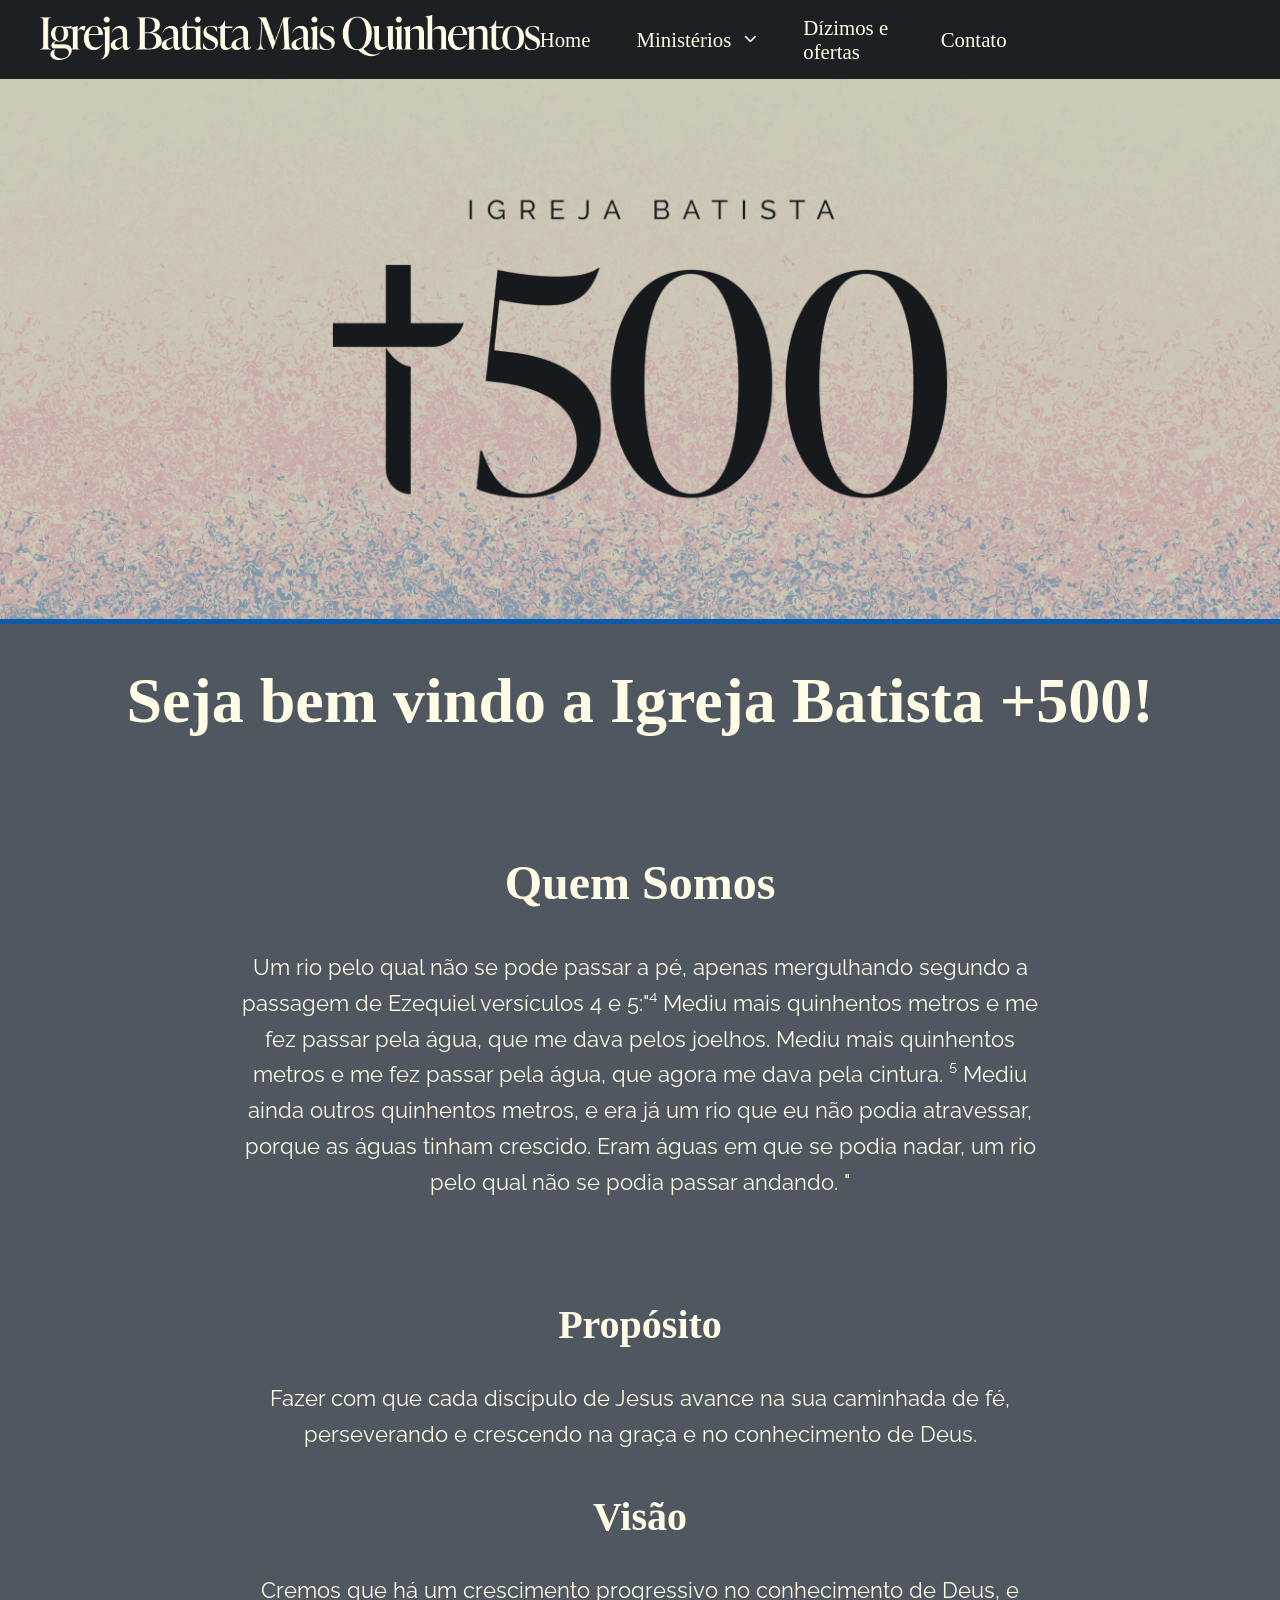
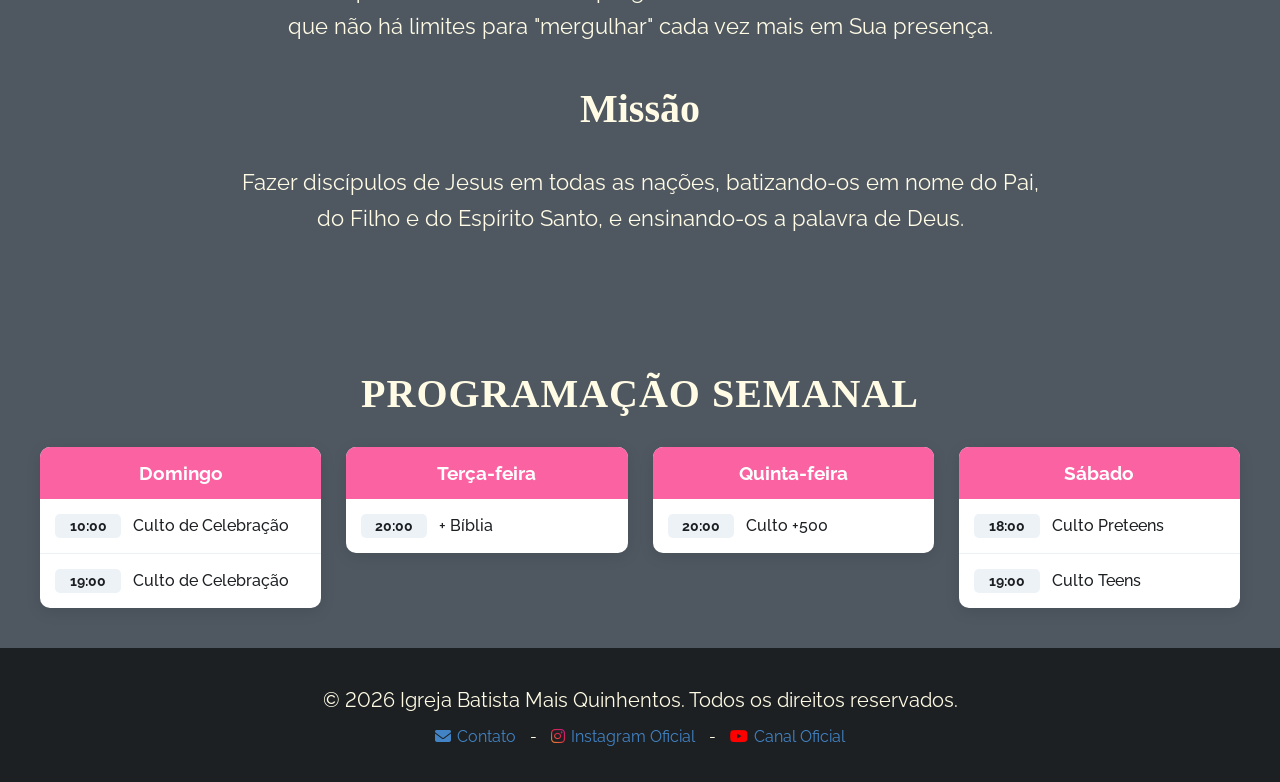
==== index.html @ 8bee6c8d "chore: commit inicial" ====
<!DOCTYPE html>
<html lang="pt-br">
<head>
    <meta charset="UTF-8">
    <meta http-equiv="refresh" content="0; url=HTML/home.html">
    <title>Redirecionando...</title>
</head>
<body>
    <p>Redirecionando para a página principal... Se não acontecer automaticamente, <a href="HTML/home.html">clique aqui</a>.</p>
</body>
</html>
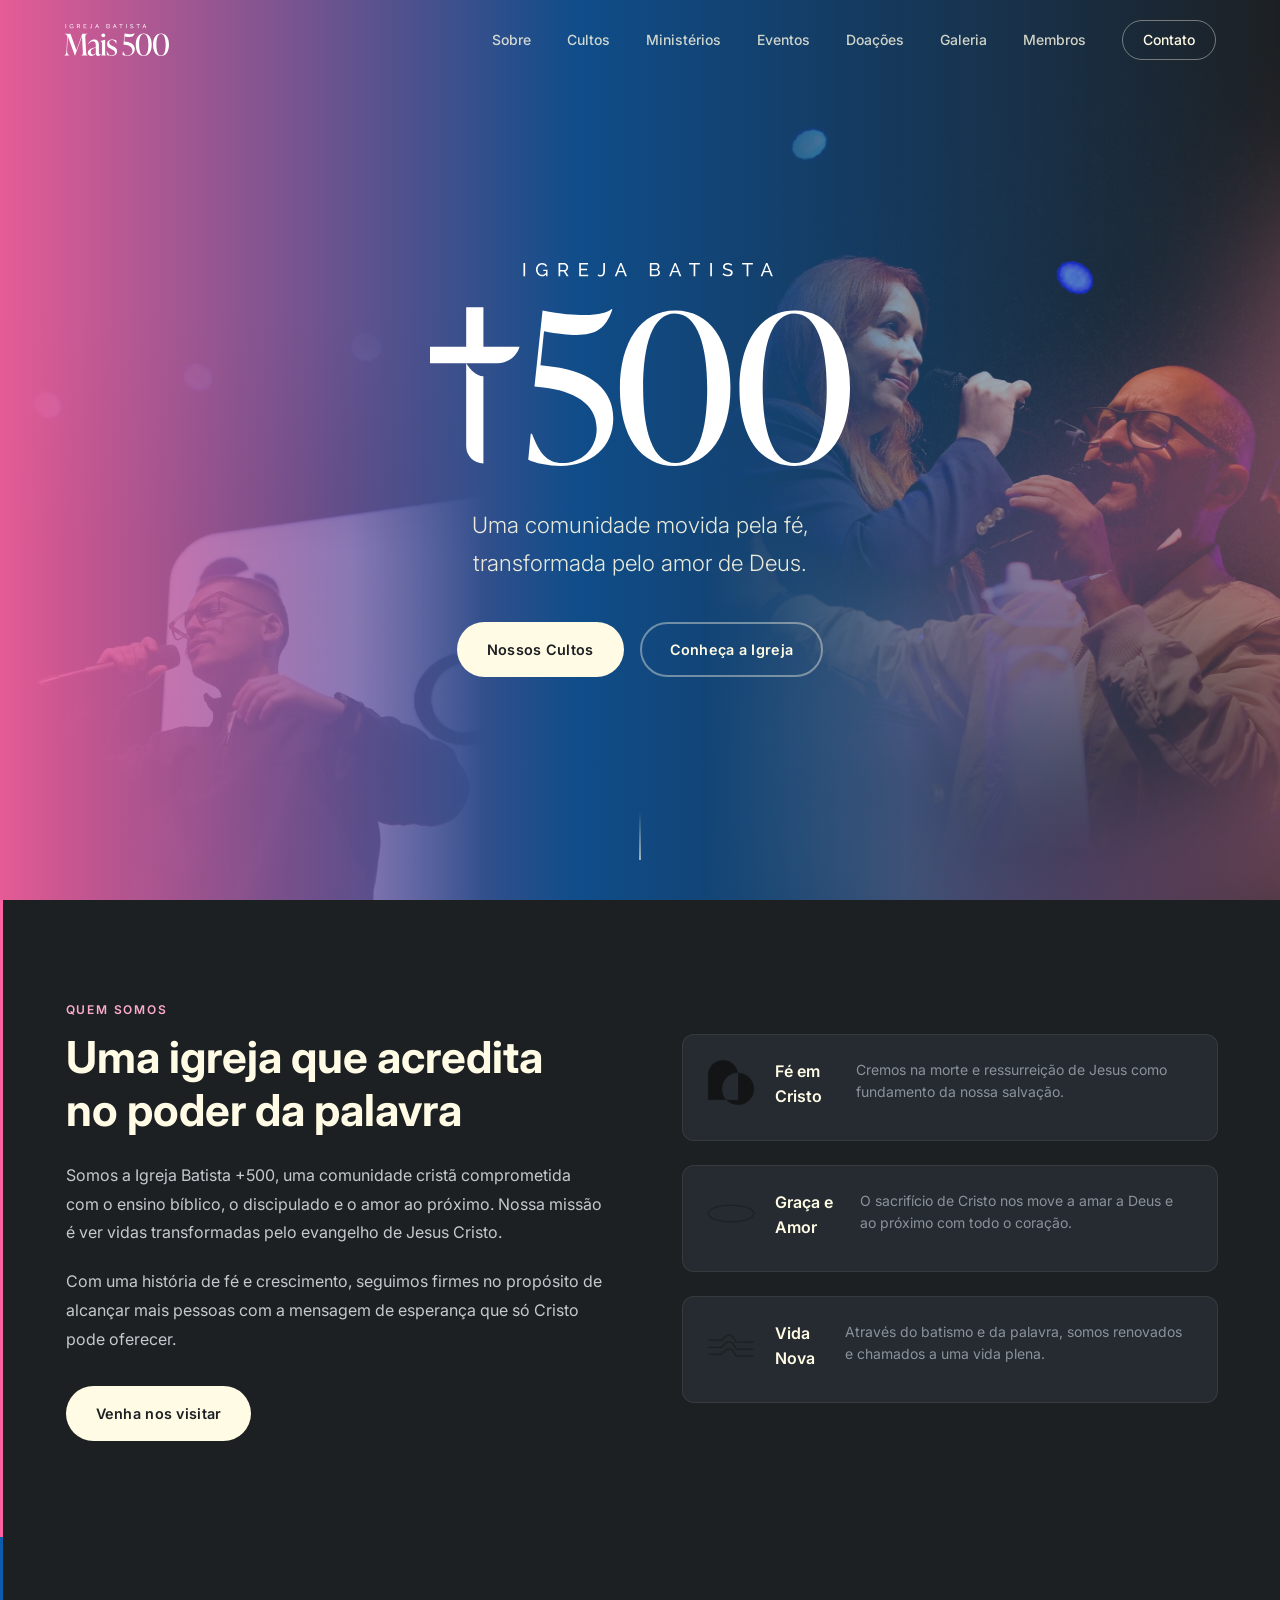
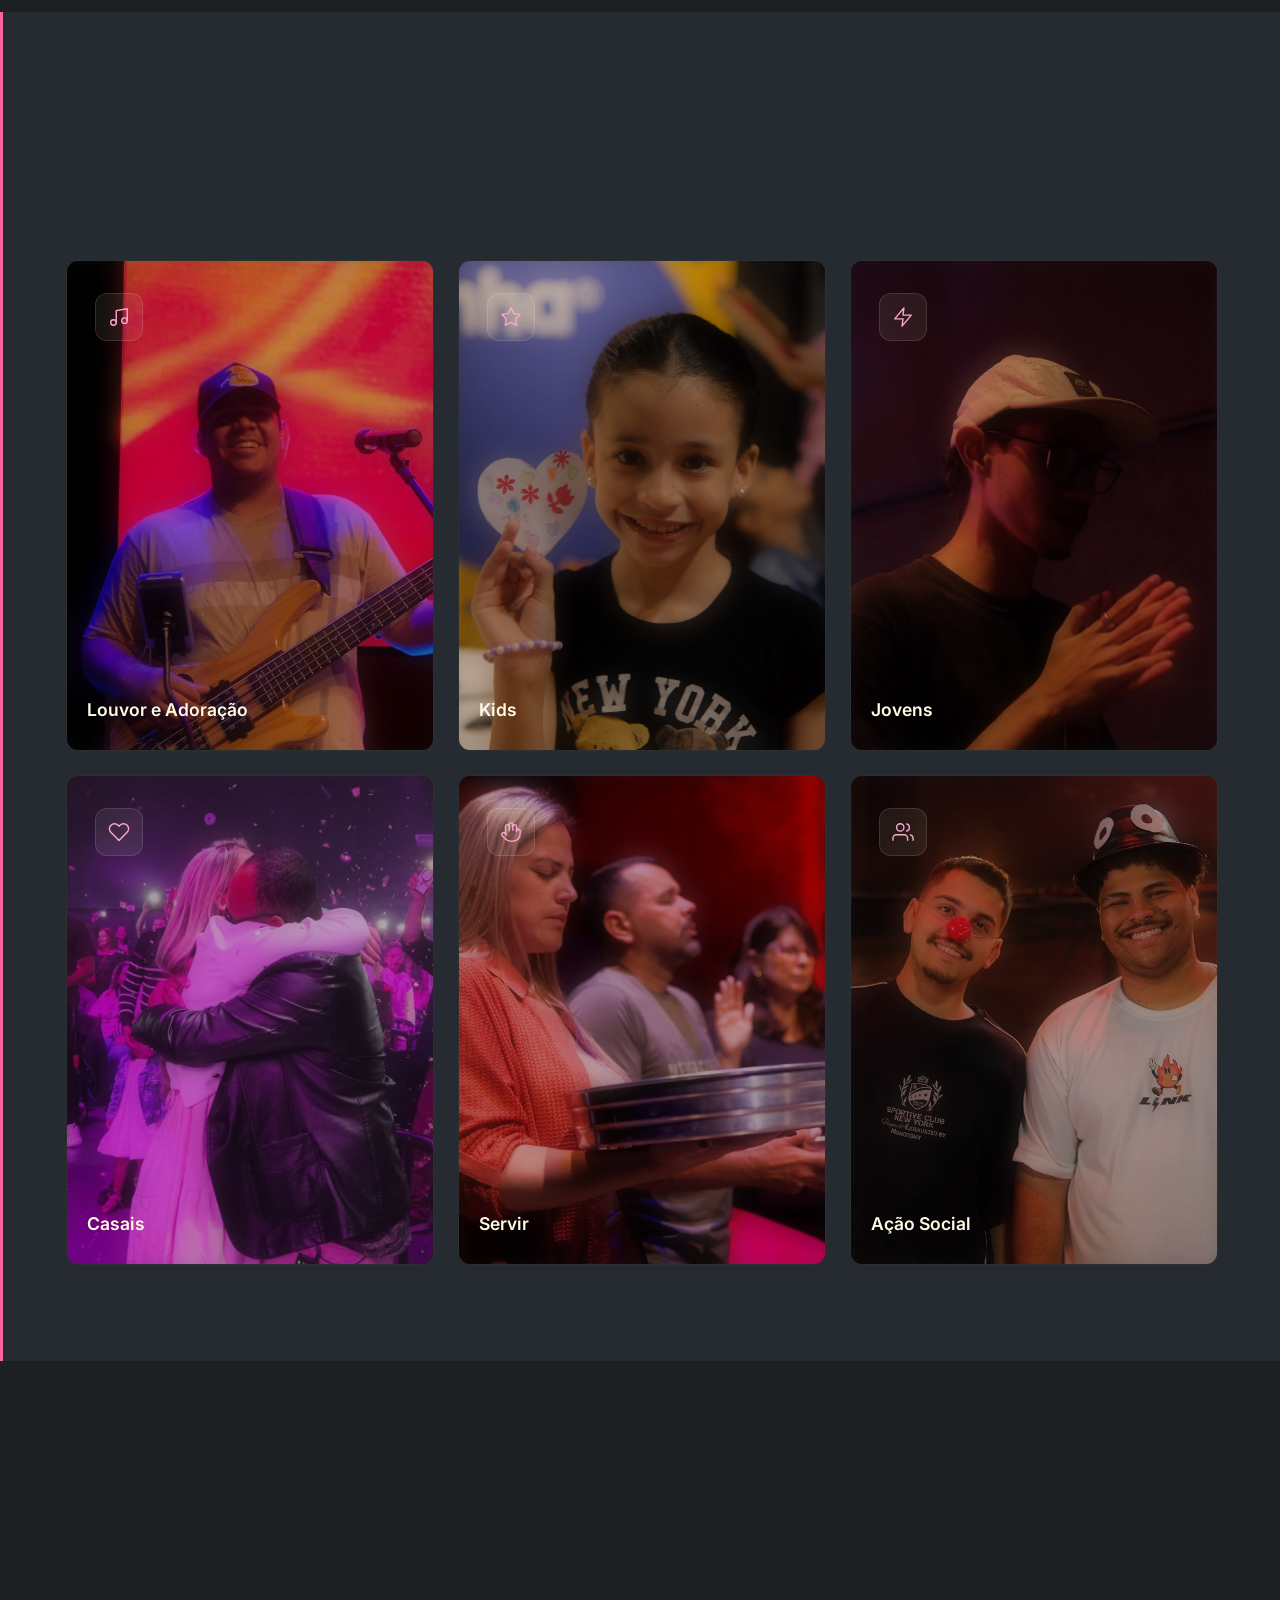
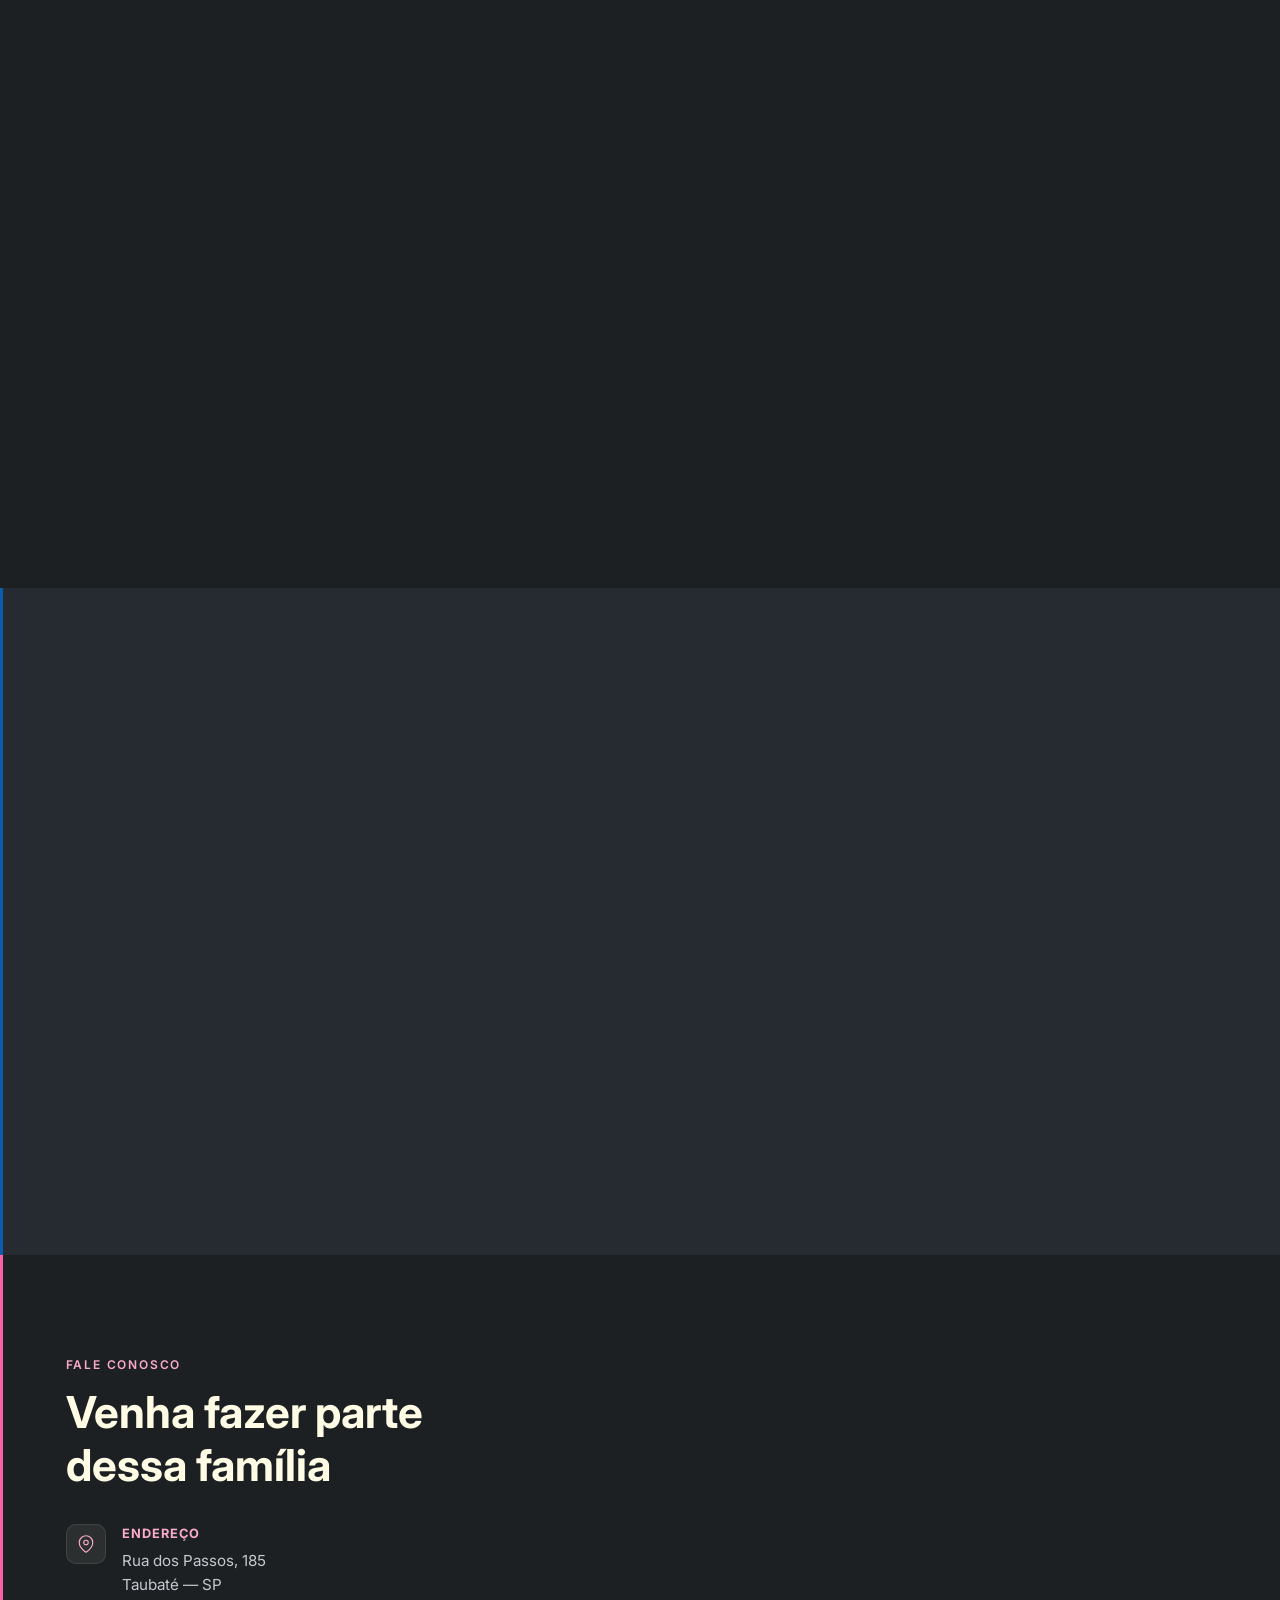
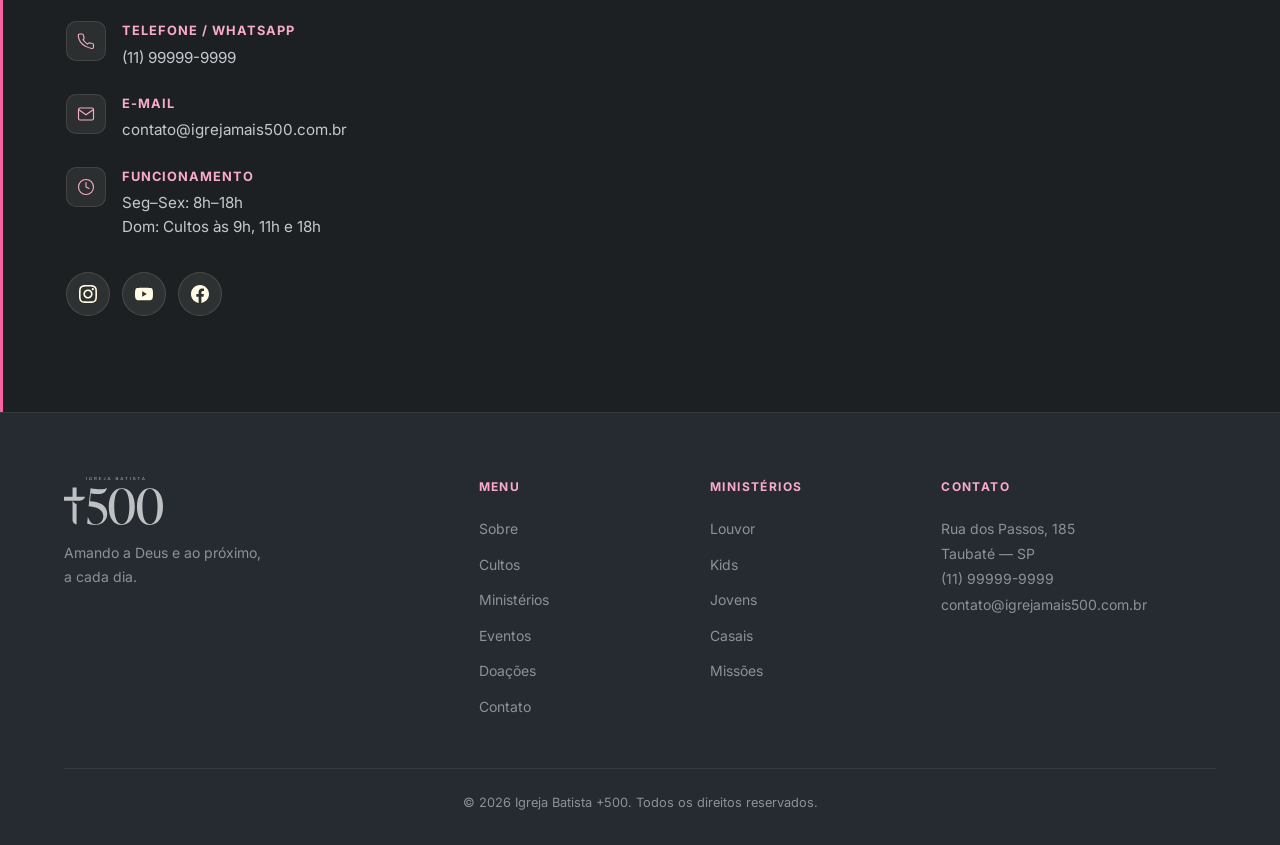
==== commit 95efef40: "Adiciona site institucional Igreja Batista +500 Site completo com index.html, galeria.html, membros." ====
--- a/index.html
+++ b/index.html
@@ -1,11 +1,462 @@
-<!DOCTYPE html>
-<html lang="pt-br">
-<head>
-    <meta charset="UTF-8">
-    <meta http-equiv="refresh" content="0; url=HTML/home.html">
-    <title>Redirecionando...</title>
-</head>
-<body>
-    <p>Redirecionando para a página principal... Se não acontecer automaticamente, <a href="HTML/home.html">clique aqui</a>.</p>
-</body>
-</html>+<!DOCTYPE html>
+<html lang="pt-BR">
+<head>
+  <meta charset="UTF-8" />
+  <meta name="viewport" content="width=device-width, initial-scale=1.0" />
+  <title>Igreja Batista +500</title>
+  <meta name="description" content="Igreja Batista +500 — Uma comunidade de fé, esperança e amor." />
+  <link rel="icon" type="image/svg+xml" href="assets/isotipo-light.svg" />
+  <link rel="stylesheet" href="css/style.css" />
+  <link rel="stylesheet" href="css/depth.css" />
+  <link rel="preconnect" href="https://fonts.googleapis.com" />
+  <link rel="preconnect" href="https://fonts.gstatic.com" crossorigin />
+  <link href="https://fonts.googleapis.com/css2?family=Inter:wght@300;400;500;600;700&display=swap" rel="stylesheet" />
+</head>
+<body>
+
+  <!-- NAVBAR -->
+  <header class="navbar" id="navbar">
+    <div class="navbar__container">
+      <a href="#hero" class="navbar__logo">
+        <img src="assets/logo-horizontal-light.svg" alt="Igreja Batista +500" class="navbar__logo-img" />
+      </a>
+      <button class="navbar__toggle" id="navToggle" aria-label="Abrir menu">
+        <span></span><span></span><span></span>
+      </button>
+      <nav class="navbar__nav" id="navMenu">
+        <a href="#sobre" class="navbar__link">Sobre</a>
+        <a href="#cultos" class="navbar__link">Cultos</a>
+        <a href="#ministerios" class="navbar__link">Ministérios</a>
+        <a href="#eventos" class="navbar__link">Eventos</a>
+        <a href="#doacoes" class="navbar__link">Doações</a>
+        <a href="galeria.html" class="navbar__link">Galeria</a>
+        <a href="membros.html" class="navbar__link">Membros</a>
+        <a href="#contato" class="navbar__link navbar__link--cta">Contato</a>
+      </nav>
+    </div>
+  </header>
+
+  <!-- HERO -->
+  <section class="hero" id="hero">
+    <div class="hero__bg"></div>
+    <div class="hero__content">
+      <img src="assets/logo-light.svg" alt="Igreja Batista +500" class="hero__logo fade-up" style="--i:0" />
+      <p class="hero__tagline fade-up" style="--i:1">Uma comunidade movida pela fé,<br />transformada pelo amor de Deus.</p>
+      <div class="hero__actions fade-up" style="--i:2">
+        <a href="#cultos" class="btn btn--primary">Nossos Cultos</a>
+        <a href="#sobre" class="btn btn--outline">Conheça a Igreja</a>
+      </div>
+    </div>
+    <div class="hero__photo-bg">
+      <img src="assets/hero-pastores.png" alt="" />
+    </div>
+    <div class="hero__photo-card">
+      <img src="assets/hero-culto.jpg" alt="" />
+    </div>
+    <div class="hero__scroll-hint">
+      <span></span>
+    </div>
+  </section>
+
+  <!-- SOBRE -->
+  <section class="section sobre" id="sobre">
+    <div class="container">
+      <div class="sobre__grid">
+        <div class="sobre__text fade-left">
+          <span class="section__label">Quem somos</span>
+          <h2 class="section__title">Uma igreja que acredita<br />no poder da palavra</h2>
+          <p>Somos a Igreja Batista +500, uma comunidade cristã comprometida com o ensino bíblico, o discipulado e o amor ao próximo. Nossa missão é ver vidas transformadas pelo evangelho de Jesus Cristo.</p>
+          <p>Com uma história de fé e crescimento, seguimos firmes no propósito de alcançar mais pessoas com a mensagem de esperança que só Cristo pode oferecer.</p>
+          <a href="#contato" class="btn btn--primary">Venha nos visitar</a>
+        </div>
+        <div class="sobre__icons">
+          <div class="sobre__icon-card zoom-in" style="--i:0">
+            <img src="assets/icons/heisrisen.png" alt="Cristo ressuscitado" />
+            <h3>Fé em Cristo</h3>
+            <p>Cremos na morte e ressurreição de Jesus como fundamento da nossa salvação.</p>
+          </div>
+          <div class="sobre__icon-card zoom-in" style="--i:1">
+            <img src="assets/icons/crownofthorns.png" alt="Coroa de espinhos" />
+            <h3>Graça e Amor</h3>
+            <p>O sacrifício de Cristo nos move a amar a Deus e ao próximo com todo o coração.</p>
+          </div>
+          <div class="sobre__icon-card zoom-in" style="--i:2">
+            <img src="assets/icons/river.png" alt="Rio da vida" />
+            <h3>Vida Nova</h3>
+            <p>Através do batismo e da palavra, somos renovados e chamados a uma vida plena.</p>
+          </div>
+        </div>
+      </div>
+    </div>
+  </section>
+
+  <!-- PASTORES -->
+  <section class="section pastores" id="pastores">
+    <div class="container">
+      <div class="section__header reveal">
+        <span class="section__label">Nossa Liderança</span>
+        <h2 class="section__title">Conheça nossos Pastores</h2>
+        <p class="section__subtitle">Servos de Deus comprometidos com a palavra, com a família e com cada membro desta comunidade.</p>
+      </div>
+      <div class="pastores__grid">
+
+        <div class="pastores__card flip-in" style="--i:0">
+          <div class="pastores__foto">
+            <img src="assets/pastor-edgar.jpg" alt="Pastor Edgar" />
+          </div>
+          <div class="pastores__info">
+            <span class="pastores__cargo">Pastor Titular</span>
+            <h3 class="pastores__nome">Pastor Edgar</h3>
+            <p class="pastores__bio">Líder comprometido com o ensino bíblico e o crescimento espiritual da igreja. Apaixonado por discipulado e por ver vidas transformadas pelo poder do evangelho.</p>
+            <div class="pastores__social">
+              <a href="#" class="social-btn" aria-label="Instagram do Pastor Edgar">
+                <svg viewBox="0 0 24 24" fill="currentColor"><path d="M12 2.163c3.204 0 3.584.012 4.85.07 3.252.148 4.771 1.691 4.919 4.919.058 1.265.069 1.645.069 4.849 0 3.205-.012 3.584-.069 4.849-.149 3.225-1.664 4.771-4.919 4.919-1.266.058-1.644.07-4.85.07-3.204 0-3.584-.012-4.849-.07-3.26-.149-4.771-1.699-4.919-4.92-.058-1.265-.07-1.644-.07-4.849 0-3.204.013-3.583.07-4.849.149-3.227 1.664-4.771 4.919-4.919 1.266-.057 1.645-.069 4.849-.069zm0-2.163c-3.259 0-3.667.014-4.947.072-4.358.2-6.78 2.618-6.98 6.98-.059 1.281-.073 1.689-.073 4.948 0 3.259.014 3.668.072 4.948.2 4.358 2.618 6.78 6.98 6.98 1.281.058 1.689.072 4.948.072 3.259 0 3.668-.014 4.948-.072 4.354-.2 6.782-2.618 6.979-6.98.059-1.28.073-1.689.073-4.948 0-3.259-.014-3.667-.072-4.947-.196-4.354-2.617-6.78-6.979-6.98-1.281-.059-1.69-.073-4.949-.073zm0 5.838c-3.403 0-6.162 2.759-6.162 6.162s2.759 6.163 6.162 6.163 6.162-2.759 6.162-6.163c0-3.403-2.759-6.162-6.162-6.162zm0 10.162c-2.209 0-4-1.79-4-4 0-2.209 1.791-4 4-4s4 1.791 4 4c0 2.21-1.791 4-4 4zm6.406-11.845c-.796 0-1.441.645-1.441 1.44s.645 1.44 1.441 1.44c.795 0 1.439-.645 1.439-1.44s-.644-1.44-1.439-1.44z"/></svg>
+              </a>
+            </div>
+          </div>
+        </div>
+
+        <div class="pastores__card flip-in" style="--i:1">
+          <div class="pastores__foto">
+            <img src="assets/pastora-amanda.jpg" alt="Pastora Amanda" />
+          </div>
+          <div class="pastores__info">
+            <span class="pastores__cargo">Pastora</span>
+            <h3 class="pastores__nome">Pastora Amanda</h3>
+            <p class="pastores__bio">Dedicada ao ministério de mulheres, casais e família. Seu coração é servir com amor e acolher cada pessoa que chega à igreja com a graça e a ternura de Cristo.</p>
+            <div class="pastores__social">
+              <a href="#" class="social-btn" aria-label="Instagram da Pastora Amanda">
+                <svg viewBox="0 0 24 24" fill="currentColor"><path d="M12 2.163c3.204 0 3.584.012 4.85.07 3.252.148 4.771 1.691 4.919 4.919.058 1.265.069 1.645.069 4.849 0 3.205-.012 3.584-.069 4.849-.149 3.225-1.664 4.771-4.919 4.919-1.266.058-1.644.07-4.85.07-3.204 0-3.584-.012-4.849-.07-3.26-.149-4.771-1.699-4.919-4.92-.058-1.265-.07-1.644-.07-4.849 0-3.204.013-3.583.07-4.849.149-3.227 1.664-4.771 4.919-4.919 1.266-.057 1.645-.069 4.849-.069zm0-2.163c-3.259 0-3.667.014-4.947.072-4.358.2-6.78 2.618-6.98 6.98-.059 1.281-.073 1.689-.073 4.948 0 3.259.014 3.668.072 4.948.2 4.358 2.618 6.78 6.98 6.98 1.281.058 1.689.072 4.948.072 3.259 0 3.668-.014 4.948-.072 4.354-.2 6.782-2.618 6.979-6.98.059-1.28.073-1.689.073-4.948 0-3.259-.014-3.667-.072-4.947-.196-4.354-2.617-6.78-6.979-6.98-1.281-.059-1.69-.073-4.949-.073zm0 5.838c-3.403 0-6.162 2.759-6.162 6.162s2.759 6.163 6.162 6.163 6.162-2.759 6.162-6.163c0-3.403-2.759-6.162-6.162-6.162zm0 10.162c-2.209 0-4-1.79-4-4 0-2.209 1.791-4 4-4s4 1.791 4 4c0 2.21-1.791 4-4 4zm6.406-11.845c-.796 0-1.441.645-1.441 1.44s.645 1.44 1.441 1.44c.795 0 1.439-.645 1.439-1.44s-.644-1.44-1.439-1.44z"/></svg>
+              </a>
+            </div>
+          </div>
+        </div>
+
+      </div>
+    </div>
+  </section>
+
+  <!-- CULTOS -->
+  <section class="section cultos" id="cultos">
+    <div class="cultos__bg"></div>
+    <div class="container">
+      <div class="section__header reveal">
+        <span class="section__label section__label--light">Venha nos visitar</span>
+        <h2 class="section__title section__title--light">Nossos Cultos</h2>
+      </div>
+
+
+
+      <div class="cultos__grid">
+        <div class="cultos__card zoom-in" style="--i:0">
+          <div class="cultos__dia">Domingo</div>
+          <div class="cultos__nome">Culto de Celebração</div>
+          <div class="cultos__horario">9h00 · 11h00 · 18h00</div>
+          <p class="cultos__desc">Adoração, pregação da palavra e comunhão. Toda a família é bem-vinda.</p>
+        </div>
+        <div class="cultos__card zoom-in" style="--i:1">
+          <div class="cultos__dia">Quarta-feira</div>
+          <div class="cultos__nome">Culto de Oração</div>
+          <div class="cultos__horario">19h30</div>
+          <p class="cultos__desc">Um momento especial de oração, intercessão e aprofundamento na palavra.</p>
+        </div>
+        <div class="cultos__card zoom-in" style="--i:2">
+          <div class="cultos__dia">Sexta-feira</div>
+          <div class="cultos__nome">Grupos de Célula</div>
+          <div class="cultos__horario">19h30 — 21h00</div>
+          <p class="cultos__desc">Comunhão em pequenos grupos espalhados pela cidade. Encontre um grupo perto de você.</p>
+        </div>
+      </div>
+    </div>
+  </section>
+
+  <!-- MINISTÉRIOS -->
+  <section class="section ministerios" id="ministerios">
+    <div class="container">
+      <div class="section__header reveal">
+        <span class="section__label">Servindo juntos</span>
+        <h2 class="section__title">Ministérios</h2>
+      </div>
+      <!-- GRID DE CARDS -->
+      <div class="ministerios__grid" id="minGrid"></div>
+
+      <!-- MODAL -->
+      <div class="min-modal" id="minModal" role="dialog" aria-modal="true" aria-hidden="true">
+        <div class="min-modal__backdrop" id="minBackdrop"></div>
+        <div class="min-modal__box" id="minBox">
+          <button class="min-modal__close" id="minClose" aria-label="Fechar">
+            <svg viewBox="0 0 24 24" fill="none" stroke="currentColor" stroke-width="2" stroke-linecap="round" stroke-linejoin="round" width="20" height="20"><line x1="18" y1="6" x2="6" y2="18"/><line x1="6" y1="6" x2="18" y2="18"/></svg>
+          </button>
+          <div class="min-modal__content" id="minModalContent"></div>
+        </div>
+      </div>
+    </div>
+  </section>
+
+  <!-- EVENTOS -->
+  <section class="section eventos" id="eventos">
+    <div class="eventos__bg"></div>
+    <div class="container">
+      <div class="section__header fade-up">
+        <span class="section__label section__label--light">Agenda</span>
+        <h2 class="section__title section__title--light">Próximos Eventos</h2>
+      </div>
+      <div class="eventos__list">
+        <div class="eventos__item fade-right" style="--i:0">
+          <div class="eventos__data">
+            <span class="eventos__dia">15</span>
+            <span class="eventos__mes">Jun</span>
+          </div>
+          <div class="eventos__info">
+            <h3>Retiro de Jovens 2026</h3>
+            <p>Um fim de semana de renovação espiritual, comunhão e muito louvor.</p>
+            <span class="eventos__local"><svg viewBox="0 0 24 24" fill="none" stroke="currentColor" stroke-width="1.5" stroke-linecap="round" stroke-linejoin="round" width="13" height="13"><path d="M21 10c0 7-9 13-9 13s-9-6-9-13a9 9 0 0 1 18 0z"/><circle cx="12" cy="10" r="3"/></svg> Chácara da Família · 15–17 de Junho</span>
+          </div>
+        </div>
+        <div class="eventos__item fade-right" style="--i:1">
+          <div class="eventos__data">
+            <span class="eventos__dia">22</span>
+            <span class="eventos__mes">Jun</span>
+          </div>
+          <div class="eventos__info">
+            <h3>Conferência de Mulheres</h3>
+            <p>Tarde de encorajamento, palavra e adoração para todas as mulheres da igreja.</p>
+            <span class="eventos__local"><svg viewBox="0 0 24 24" fill="none" stroke="currentColor" stroke-width="1.5" stroke-linecap="round" stroke-linejoin="round" width="13" height="13"><path d="M21 10c0 7-9 13-9 13s-9-6-9-13a9 9 0 0 1 18 0z"/><circle cx="12" cy="10" r="3"/></svg> Templo Central · 14h00</span>
+          </div>
+        </div>
+        <div class="eventos__item fade-right" style="--i:2">
+          <div class="eventos__data">
+            <span class="eventos__dia">06</span>
+            <span class="eventos__mes">Jul</span>
+          </div>
+          <div class="eventos__info">
+            <h3>Batismos</h3>
+            <p>Celebre conosco esse passo de fé de novos membros da nossa família.</p>
+            <span class="eventos__local"><svg viewBox="0 0 24 24" fill="none" stroke="currentColor" stroke-width="1.5" stroke-linecap="round" stroke-linejoin="round" width="13" height="13"><path d="M21 10c0 7-9 13-9 13s-9-6-9-13a9 9 0 0 1 18 0z"/><circle cx="12" cy="10" r="3"/></svg> Templo Central · Culto da manhã</span>
+          </div>
+        </div>
+      </div>
+    </div>
+  </section>
+
+  <!-- DOAÇÕES -->
+  <section class="section doacoes" id="doacoes">
+    <div class="container">
+      <div class="doacoes__grid">
+        <div class="doacoes__text fade-left">
+          <span class="section__label">Contribua</span>
+          <h2 class="section__title">Sua oferta<br />transforma vidas</h2>
+          <p>Cada dízimo e oferta é um ato de fé que move o Reino de Deus. Sua contribuição sustenta ministérios, missões e o cuidado às famílias da nossa comunidade.</p>
+          <blockquote class="doacoes__verse">
+            <p>"Cada um contribua conforme determinou em seu coração, não com relutância ou por obrigação, pois Deus ama quem dá com alegria."</p>
+            <cite>2 Coríntios 9:7</cite>
+          </blockquote>
+          <div class="doacoes__pix">
+            <span class="doacoes__pix-label">Chave Pix</span>
+            <div class="doacoes__pix-row">
+              <code id="pix-key">contato@igrejamais500.com.br</code>
+              <button class="btn btn--primary doacoes__copy-btn" onclick="copyPix()">
+                <svg viewBox="0 0 24 24" fill="none" stroke="currentColor" stroke-width="1.5" stroke-linecap="round" stroke-linejoin="round" width="16" height="16"><rect x="9" y="9" width="13" height="13" rx="2" ry="2"/><path d="M5 15H4a2 2 0 0 1-2-2V4a2 2 0 0 1 2-2h9a2 2 0 0 1 2 2v1"/></svg>
+                <span id="copy-label">Copiar chave</span>
+              </button>
+            </div>
+          </div>
+        </div>
+        <div class="doacoes__qr fade-right">
+          <div class="doacoes__qr-box">
+            <svg viewBox="0 0 100 100" fill="none" xmlns="http://www.w3.org/2000/svg" class="doacoes__qr-icon">
+              <rect x="10" y="10" width="30" height="30" rx="3" stroke="currentColor" stroke-width="4"/>
+              <rect x="17" y="17" width="16" height="16" fill="currentColor"/>
+              <rect x="60" y="10" width="30" height="30" rx="3" stroke="currentColor" stroke-width="4"/>
+              <rect x="67" y="17" width="16" height="16" fill="currentColor"/>
+              <rect x="10" y="60" width="30" height="30" rx="3" stroke="currentColor" stroke-width="4"/>
+              <rect x="17" y="67" width="16" height="16" fill="currentColor"/>
+              <rect x="60" y="60" width="8" height="8" fill="currentColor"/>
+              <rect x="74" y="60" width="8" height="8" fill="currentColor"/>
+              <rect x="60" y="74" width="8" height="8" fill="currentColor"/>
+              <rect x="74" y="74" width="8" height="8" fill="currentColor"/>
+              <rect x="45" y="10" width="8" height="8" fill="currentColor"/>
+              <rect x="45" y="24" width="8" height="8" fill="currentColor"/>
+              <rect x="10" y="45" width="8" height="8" fill="currentColor"/>
+              <rect x="24" y="45" width="8" height="8" fill="currentColor"/>
+              <rect x="45" y="45" width="8" height="8" fill="currentColor"/>
+            </svg>
+            <p class="doacoes__qr-hint">Substitua por seu QR Code Pix real</p>
+          </div>
+        </div>
+      </div>
+    </div>
+  </section>
+
+  <!-- CONTATO -->
+  <section class="section contato" id="contato">
+    <div class="container">
+      <div class="contato__grid">
+        <div class="contato__info fade-left">
+          <span class="section__label">Fale conosco</span>
+          <h2 class="section__title">Venha fazer parte<br />dessa família</h2>
+          <ul class="contato__list">
+            <li>
+              <span class="contato__icon">
+                <svg viewBox="0 0 24 24" fill="none" stroke="currentColor" stroke-width="1.5" stroke-linecap="round" stroke-linejoin="round"><path d="M21 10c0 7-9 13-9 13s-9-6-9-13a9 9 0 0 1 18 0z"/><circle cx="12" cy="10" r="3"/></svg>
+              </span>
+              <div>
+                <strong>Endereço</strong>
+                <p>Rua dos Passos, 185<br />Taubaté — SP</p>
+              </div>
+            </li>
+            <li>
+              <span class="contato__icon">
+                <svg viewBox="0 0 24 24" fill="none" stroke="currentColor" stroke-width="1.5" stroke-linecap="round" stroke-linejoin="round"><path d="M22 16.92v3a2 2 0 0 1-2.18 2 19.79 19.79 0 0 1-8.63-3.07A19.5 19.5 0 0 1 4.69 13.5a19.79 19.79 0 0 1-3.07-8.67A2 2 0 0 1 3.6 2.69h3a2 2 0 0 1 2 1.72c.127.96.361 1.903.7 2.81a2 2 0 0 1-.45 2.11L7.91 10.1a16 16 0 0 0 6 6l1.27-.95a2 2 0 0 1 2.11-.45c.907.339 1.85.573 2.81.7A2 2 0 0 1 22 17.38v-.46z"/></svg>
+              </span>
+              <div>
+                <strong>Telefone / WhatsApp</strong>
+                <p>(11) 99999-9999</p>
+              </div>
+            </li>
+            <li>
+              <span class="contato__icon">
+                <svg viewBox="0 0 24 24" fill="none" stroke="currentColor" stroke-width="1.5" stroke-linecap="round" stroke-linejoin="round"><path d="M4 4h16c1.1 0 2 .9 2 2v12c0 1.1-.9 2-2 2H4c-1.1 0-2-.9-2-2V6c0-1.1.9-2 2-2z"/><polyline points="22,6 12,13 2,6"/></svg>
+              </span>
+              <div>
+                <strong>E-mail</strong>
+                <p>contato@igrejamais500.com.br</p>
+              </div>
+            </li>
+            <li>
+              <span class="contato__icon">
+                <svg viewBox="0 0 24 24" fill="none" stroke="currentColor" stroke-width="1.5" stroke-linecap="round" stroke-linejoin="round"><circle cx="12" cy="12" r="10"/><polyline points="12 6 12 12 16 14"/></svg>
+              </span>
+              <div>
+                <strong>Funcionamento</strong>
+                <p>Seg–Sex: 8h–18h<br />Dom: Cultos às 9h, 11h e 18h</p>
+              </div>
+            </li>
+          </ul>
+          <div class="contato__social">
+            <a href="#" class="social-btn" aria-label="Instagram">
+              <svg viewBox="0 0 24 24" fill="currentColor"><path d="M12 2.163c3.204 0 3.584.012 4.85.07 3.252.148 4.771 1.691 4.919 4.919.058 1.265.069 1.645.069 4.849 0 3.205-.012 3.584-.069 4.849-.149 3.225-1.664 4.771-4.919 4.919-1.266.058-1.644.07-4.85.07-3.204 0-3.584-.012-4.849-.07-3.26-.149-4.771-1.699-4.919-4.92-.058-1.265-.07-1.644-.07-4.849 0-3.204.013-3.583.07-4.849.149-3.227 1.664-4.771 4.919-4.919 1.266-.057 1.645-.069 4.849-.069zm0-2.163c-3.259 0-3.667.014-4.947.072-4.358.2-6.78 2.618-6.98 6.98-.059 1.281-.073 1.689-.073 4.948 0 3.259.014 3.668.072 4.948.2 4.358 2.618 6.78 6.98 6.98 1.281.058 1.689.072 4.948.072 3.259 0 3.668-.014 4.948-.072 4.354-.2 6.782-2.618 6.979-6.98.059-1.28.073-1.689.073-4.948 0-3.259-.014-3.667-.072-4.947-.196-4.354-2.617-6.78-6.979-6.98-1.281-.059-1.69-.073-4.949-.073zm0 5.838c-3.403 0-6.162 2.759-6.162 6.162s2.759 6.163 6.162 6.163 6.162-2.759 6.162-6.163c0-3.403-2.759-6.162-6.162-6.162zm0 10.162c-2.209 0-4-1.79-4-4 0-2.209 1.791-4 4-4s4 1.791 4 4c0 2.21-1.791 4-4 4zm6.406-11.845c-.796 0-1.441.645-1.441 1.44s.645 1.44 1.441 1.44c.795 0 1.439-.645 1.439-1.44s-.644-1.44-1.439-1.44z"/></svg>
+            </a>
+            <a href="#" class="social-btn" aria-label="YouTube">
+              <svg viewBox="0 0 24 24" fill="currentColor"><path d="M23.498 6.186a3.016 3.016 0 0 0-2.122-2.136C19.505 3.545 12 3.545 12 3.545s-7.505 0-9.377.505A3.017 3.017 0 0 0 .502 6.186C0 8.07 0 12 0 12s0 3.93.502 5.814a3.016 3.016 0 0 0 2.122 2.136c1.871.505 9.376.505 9.376.505s7.505 0 9.377-.505a3.015 3.015 0 0 0 2.122-2.136C24 15.93 24 12 24 12s0-3.93-.502-5.814zM9.545 15.568V8.432L15.818 12l-6.273 3.568z"/></svg>
+            </a>
+            <a href="#" class="social-btn" aria-label="Facebook">
+              <svg viewBox="0 0 24 24" fill="currentColor"><path d="M24 12.073c0-6.627-5.373-12-12-12s-12 5.373-12 12c0 5.99 4.388 10.954 10.125 11.854v-8.385H7.078v-3.47h3.047V9.43c0-3.007 1.792-4.669 4.533-4.669 1.312 0 2.686.235 2.686.235v2.953H15.83c-1.491 0-1.956.925-1.956 1.874v2.25h3.328l-.532 3.47h-2.796v8.385C19.612 23.027 24 18.062 24 12.073z"/></svg>
+            </a>
+          </div>
+        </div>
+        <div class="contato__mapa fade-right">
+          <iframe
+            class="contato__mapa-iframe"
+            src="https://www.google.com/maps?q=Rua+dos+Passos,+185,+Taubaté,+SP,+Brasil&output=embed"
+            width="100%"
+            height="400"
+            style="border:0;"
+            allowfullscreen=""
+            loading="lazy"
+            referrerpolicy="no-referrer-when-downgrade"
+            title="Localização Igreja Batista +500">
+          </iframe>
+        </div>
+      </div>
+    </div>
+  </section>
+
+  <!-- FOOTER -->
+  <footer class="footer">
+    <div class="container">
+      <div class="footer__grid">
+        <div class="footer__brand">
+          <img src="assets/logo-light.svg" alt="Igreja Batista +500" class="footer__logo" />
+          <p>Amando a Deus e ao próximo,<br />a cada dia.</p>
+        </div>
+        <div class="footer__links">
+          <h4>Menu</h4>
+          <ul>
+            <li><a href="#sobre">Sobre</a></li>
+            <li><a href="#cultos">Cultos</a></li>
+            <li><a href="#ministerios">Ministérios</a></li>
+            <li><a href="#eventos">Eventos</a></li>
+            <li><a href="#doacoes">Doações</a></li>
+            <li><a href="#contato">Contato</a></li>
+          </ul>
+        </div>
+        <div class="footer__links">
+          <h4>Ministérios</h4>
+          <ul>
+            <li><a href="#ministerios">Louvor</a></li>
+            <li><a href="#ministerios">Kids</a></li>
+            <li><a href="#ministerios">Jovens</a></li>
+            <li><a href="#ministerios">Casais</a></li>
+            <li><a href="#ministerios">Missões</a></li>
+          </ul>
+        </div>
+        <div class="footer__contact">
+          <h4>Contato</h4>
+          <p>Rua dos Passos, 185<br />Taubaté — SP</p>
+          <p>(11) 99999-9999</p>
+          <p>contato@igrejamais500.com.br</p>
+        </div>
+      </div>
+      <div class="footer__bottom">
+        <p>© 2026 Igreja Batista +500. Todos os direitos reservados.</p>
+      </div>
+    </div>
+  </footer>
+
+  <!-- CORDA DE EZEQUIEL — medidor de profundidade por scroll -->
+  <div class="depth-meter" id="depthMeter" aria-hidden="true">
+    <div class="depth-meter__track">
+      <div class="depth-meter__fill" id="depthFill"></div>
+
+      <div class="depth-meter__mark" data-threshold="0.20" data-section="Sobre nós">
+        <div class="depth-meter__knot"></div>
+        <div class="depth-meter__tick"></div>
+        <div class="depth-meter__label">
+          <span class="depth-meter__verse">Ez 47:3</span>
+          <span class="depth-meter__depth">tornozelos</span>
+        </div>
+      </div>
+      <div class="depth-meter__mark" data-threshold="0.42" data-section="Cultos">
+        <div class="depth-meter__knot"></div>
+        <div class="depth-meter__tick"></div>
+        <div class="depth-meter__label">
+          <span class="depth-meter__verse">Ez 47:4</span>
+          <span class="depth-meter__depth">joelhos</span>
+        </div>
+      </div>
+      <div class="depth-meter__mark" data-threshold="0.63" data-section="Ministérios">
+        <div class="depth-meter__knot"></div>
+        <div class="depth-meter__tick"></div>
+        <div class="depth-meter__label">
+          <span class="depth-meter__verse">Ez 47:4</span>
+          <span class="depth-meter__depth">cintura</span>
+        </div>
+      </div>
+      <div class="depth-meter__mark" data-threshold="0.83" data-section="Doações">
+        <div class="depth-meter__knot"></div>
+        <div class="depth-meter__tick"></div>
+        <div class="depth-meter__label">
+          <span class="depth-meter__verse">Ez 47:5</span>
+          <span class="depth-meter__depth">As águas eram profundas</span>
+        </div>
+      </div>
+      <div class="depth-meter__mark" data-threshold="0.96" data-section="Fim">
+        <div class="depth-meter__knot"></div>
+        <div class="depth-meter__tick"></div>
+        <div class="depth-meter__label">
+          <span class="depth-meter__verse">Ez 47:5</span>
+          <span class="depth-meter__depth">que era necessário nadar para atravessar</span>
+        </div>
+      </div>
+    </div>
+
+    <div class="depth-meter__cursor" id="depthCursor">
+      <div class="depth-meter__ripple" id="depthRipple"></div>
+    </div>
+  </div>
+
+  <script src="js/main.js"></script>
+  <script src="js/depth.js"></script>
+</body>
+</html>
--- a/css/style.css
+++ b/css/style.css
@@ -0,0 +1,1656 @@
+/* ========================
+   VARIÁVEIS & RESET
+   ======================== */
+:root {
+  /* Paleta oficial Igreja Batista +500 */
+  --dark:        #1D2023;   /* Cinza Escuro */
+  --dark-soft:   #252B30;
+  --dark-muted:  #2E363D;
+  --slate:       #4F5861;   /* Ardósia */
+  --cream:       #FFFBE5;   /* Off White */
+  --cream-soft:  #FFF8D6;
+  --blue-deep:   #0B5CAC;   /* Azul Profundo */
+  --blue-sky:    #4183C5;   /* Azul Céu */
+  --pink:        #FB62A2;   /* Rosa Profundo */
+  --pink-light:  #FAAACB;   /* Rosa Pôr do Sol */
+  --white:       #FFFFFF;
+  --gray:        #8B929A;
+  --gray-light:  #C4C9CF;
+
+  --font: 'Inter', system-ui, -apple-system, sans-serif;
+  --radius: 12px;
+  --radius-lg: 24px;
+  --transition: 0.3s ease;
+  --shadow: 0 4px 24px rgba(0,0,0,0.15);
+  --shadow-lg: 0 12px 48px rgba(0,0,0,0.25);
+}
+
+*, *::before, *::after { box-sizing: border-box; margin: 0; padding: 0; }
+
+html { scroll-behavior: smooth; }
+
+body {
+  font-family: var(--font);
+  background: var(--dark);
+  color: var(--cream);
+  line-height: 1.6;
+  overflow-x: hidden;
+}
+
+img { max-width: 100%; height: auto; display: block; }
+a { text-decoration: none; color: inherit; }
+ul { list-style: none; }
+
+/* ========================
+   UTILITÁRIOS
+   ======================== */
+.container {
+  max-width: 1200px;
+  margin: 0 auto;
+  padding: 0 24px;
+}
+
+.section {
+  padding: 96px 0;
+  position: relative;
+}
+
+.section__label {
+  display: inline-block;
+  font-size: 0.75rem;
+  font-weight: 600;
+  letter-spacing: 0.15em;
+  text-transform: uppercase;
+  color: var(--pink-light);
+  margin-bottom: 12px;
+}
+
+.section__label--light {
+  color: var(--cream-soft);
+  opacity: 0.7;
+}
+
+.section__title {
+  font-size: clamp(1.75rem, 4vw, 2.75rem);
+  font-weight: 700;
+  line-height: 1.2;
+  color: var(--cream);
+  margin-bottom: 24px;
+}
+
+.section__title--light {
+  color: var(--cream);
+}
+
+.section__header {
+  text-align: center;
+  margin-bottom: 64px;
+}
+
+/* ========================
+   BOTÕES
+   ======================== */
+.btn {
+  display: inline-flex;
+  align-items: center;
+  gap: 8px;
+  padding: 14px 28px;
+  border-radius: 50px;
+  font-size: 0.9rem;
+  font-weight: 600;
+  letter-spacing: 0.02em;
+  cursor: pointer;
+  transition: var(--transition);
+  border: 2px solid transparent;
+}
+
+.btn--primary {
+  background: var(--cream);
+  color: var(--dark);
+}
+
+.btn--primary:hover {
+  background: var(--cream-soft);
+  transform: translateY(-2px);
+  box-shadow: var(--shadow);
+}
+
+.btn--outline {
+  background: transparent;
+  color: var(--cream);
+  border-color: rgba(255,251,229,0.4);
+}
+
+.btn--outline:hover {
+  background: rgba(255,251,229,0.1);
+  border-color: var(--cream);
+  transform: translateY(-2px);
+}
+
+.btn--dark {
+  background: var(--dark);
+  color: var(--cream);
+}
+
+.btn--dark:hover {
+  background: var(--dark-muted);
+  transform: translateY(-2px);
+}
+
+/* ========================
+   ANIMAÇÕES
+   ======================== */
+.fade-up {
+  opacity: 0;
+  transform: translateY(32px);
+  transition: opacity 0.7s ease, transform 0.7s ease;
+  transition-delay: calc(var(--i, 0) * 120ms);
+}
+.fade-up.visible {
+  opacity: 1;
+  transform: translateY(0);
+}
+
+.fade-left {
+  opacity: 0;
+  transform: translateX(-48px);
+  transition: opacity 0.7s ease, transform 0.7s ease;
+  transition-delay: calc(var(--i, 0) * 120ms);
+}
+.fade-left.visible {
+  opacity: 1;
+  transform: translateX(0);
+}
+
+.fade-right {
+  opacity: 0;
+  transform: translateX(48px);
+  transition: opacity 0.7s ease, transform 0.7s ease;
+  transition-delay: calc(var(--i, 0) * 120ms);
+}
+.fade-right.visible {
+  opacity: 1;
+  transform: translateX(0);
+}
+
+.zoom-in {
+  opacity: 0;
+  transform: scale(0.85);
+  transition: opacity 0.6s ease, transform 0.6s cubic-bezier(0.34, 1.56, 0.64, 1);
+  transition-delay: calc(var(--i, 0) * 120ms);
+}
+.zoom-in.visible {
+  opacity: 1;
+  transform: scale(1);
+}
+
+.flip-in {
+  opacity: 0;
+  transform: perspective(600px) rotateX(16deg) translateY(24px);
+  transition: opacity 0.7s ease, transform 0.7s cubic-bezier(0.25, 0.46, 0.45, 0.94);
+  transition-delay: calc(var(--i, 0) * 120ms);
+}
+.flip-in.visible {
+  opacity: 1;
+  transform: perspective(600px) rotateX(0deg) translateY(0);
+}
+
+.reveal {
+  clip-path: inset(0 100% 0 0);
+  transition: clip-path 0.9s cubic-bezier(0.77, 0, 0.18, 1);
+  transition-delay: calc(var(--i, 0) * 120ms);
+}
+.reveal.visible {
+  clip-path: inset(0 0% 0 0);
+}
+
+/* ========================
+   NAVBAR
+   ======================== */
+.navbar {
+  position: fixed;
+  top: 0;
+  left: 0;
+  right: 0;
+  z-index: 1000;
+  padding: 20px 0;
+  transition: background var(--transition), padding var(--transition), backdrop-filter var(--transition);
+}
+
+.navbar.scrolled {
+  background: rgba(29, 32, 35, 0.92);
+  backdrop-filter: blur(16px);
+  -webkit-backdrop-filter: blur(16px);
+  padding: 12px 0;
+  border-bottom: 1px solid rgba(255,251,229,0.08);
+}
+
+.navbar__container {
+  display: flex;
+  align-items: center;
+  justify-content: space-between;
+  max-width: 1200px;
+  margin: 0 auto;
+  padding: 0 24px;
+}
+
+.navbar__logo-img {
+  height: 32px;
+  width: auto;
+  filter: brightness(0) invert(1);
+}
+
+.navbar__nav {
+  display: flex;
+  align-items: center;
+  gap: 36px;
+}
+
+.navbar__link {
+  font-size: 0.875rem;
+  font-weight: 500;
+  color: rgba(255,251,229,0.8);
+  transition: color var(--transition);
+  position: relative;
+}
+
+.navbar__link::after {
+  content: '';
+  position: absolute;
+  bottom: -4px;
+  left: 0;
+  width: 0;
+  height: 2px;
+  background: var(--cream);
+  transition: width var(--transition);
+  border-radius: 2px;
+}
+
+.navbar__link:hover {
+  color: var(--cream);
+}
+
+.navbar__link:hover::after {
+  width: 100%;
+}
+
+.navbar__link--cta {
+  padding: 8px 20px;
+  border-radius: 50px;
+  border: 1.5px solid rgba(255,251,229,0.4);
+  color: var(--cream);
+}
+
+.navbar__link--cta:hover {
+  background: var(--cream);
+  color: var(--dark);
+  border-color: var(--cream);
+}
+
+.navbar__link--cta::after { display: none; }
+
+.navbar__toggle {
+  display: none;
+  flex-direction: column;
+  gap: 5px;
+  background: none;
+  border: none;
+  cursor: pointer;
+  padding: 4px;
+}
+
+.navbar__toggle span {
+  display: block;
+  width: 24px;
+  height: 2px;
+  background: var(--cream);
+  border-radius: 2px;
+  transition: var(--transition);
+}
+
+/* ========================
+   HERO
+   ======================== */
+.hero {
+  position: relative;
+  min-height: 100svh;
+  display: flex;
+  align-items: center;
+  justify-content: center;
+  overflow: hidden;
+}
+
+.hero__bg {
+  position: absolute;
+  inset: 0;
+  background: url('../assets/textures/waves-colors.png') center/cover no-repeat;
+  opacity: 0.4;
+  z-index: 0;
+}
+
+@keyframes kenBurns {
+  0%   { transform: scale(1)    translate(0,    0);   }
+  50%  { transform: scale(1.08) translate(-1%, 0.5%); }
+  100% { transform: scale(1)    translate(0,    0);   }
+}
+
+.hero::before {
+  content: '';
+  position: absolute;
+  inset: 0;
+  background: linear-gradient(
+    to right,
+    rgba(251, 98, 162, 0.90) 0%,
+    rgba(11, 92, 172, 0.75) 45%,
+    rgba(29, 32, 35, 0.20) 100%
+  );
+  z-index: 2;
+}
+
+.hero__photo-bg {
+  position: absolute;
+  top: 0;
+  right: 0;
+  width: 45%;
+  height: 100%;
+  z-index: 1;
+  overflow: hidden;
+  mask-image: linear-gradient(to right, transparent 0%, black 35%);
+  -webkit-mask-image: linear-gradient(to right, transparent 0%, black 35%);
+}
+
+.hero__photo-bg img {
+  width: 100%;
+  height: 100%;
+  object-fit: cover;
+  object-position: center 20%;
+  animation: kenBurns 18s ease-in-out infinite;
+}
+
+@media (max-width: 768px) {
+  .hero__photo-bg { width: 70%; opacity: 0.4; }
+}
+
+.hero__photo-card {
+  position: absolute;
+  bottom: 0;
+  left: 0;
+  width: 38%;
+  height: 65%;
+  z-index: 1;
+  overflow: hidden;
+  mask-image:
+    linear-gradient(to right,  transparent 0%, black 12%, black 72%, transparent 100%),
+    linear-gradient(to bottom, transparent 0%, black 40%);
+  -webkit-mask-image:
+    linear-gradient(to right,  transparent 0%, black 12%, black 72%, transparent 100%),
+    linear-gradient(to bottom, transparent 0%, black 40%);
+  mask-composite: intersect;
+  -webkit-mask-composite: source-in;
+}
+
+.hero__photo-card img {
+  width: 100%;
+  height: 100%;
+  object-fit: cover;
+  object-position: center 30%;
+  animation: kenBurns 20s ease-in-out infinite reverse;
+}
+
+@media (max-width: 768px) {
+  .hero__photo-card { display: none; }
+}
+
+.hero__content {
+  position: relative;
+  z-index: 3;
+  text-align: center;
+  padding: 120px 24px 80px;
+  max-width: 800px;
+}
+
+.hero__logo {
+  width: min(420px, 80vw);
+  margin: 0 auto 40px;
+  filter: brightness(0) invert(1);
+}
+
+.hero__tagline {
+  font-size: clamp(1.1rem, 2.5vw, 1.4rem);
+  font-weight: 300;
+  color: rgba(255,251,229,0.9);
+  margin-bottom: 40px;
+  line-height: 1.7;
+}
+
+.hero__actions {
+  display: flex;
+  gap: 16px;
+  justify-content: center;
+  flex-wrap: wrap;
+}
+
+.hero__scroll-hint {
+  position: absolute;
+  bottom: 40px;
+  left: 50%;
+  transform: translateX(-50%);
+  z-index: 2;
+}
+
+.hero__scroll-hint span {
+  display: block;
+  width: 2px;
+  height: 48px;
+  background: linear-gradient(to bottom, transparent, rgba(255,251,229,0.6));
+  margin: 0 auto;
+  animation: scrollPulse 2s ease-in-out infinite;
+}
+
+@keyframes scrollPulse {
+  0%, 100% { opacity: 0.3; transform: scaleY(0.8); }
+  50% { opacity: 1; transform: scaleY(1); }
+}
+
+/* ========================
+   SOBRE
+   ======================== */
+.sobre {
+  background: var(--dark);
+  border-left: 3px solid #FB62A2;
+}
+
+.sobre__grid {
+  display: grid;
+  grid-template-columns: 1fr 1fr;
+  gap: 80px;
+  align-items: center;
+}
+
+.sobre__text p {
+  color: var(--gray-light);
+  margin-bottom: 20px;
+  font-size: 1rem;
+  line-height: 1.8;
+}
+
+.sobre__text .btn {
+  margin-top: 12px;
+}
+
+.sobre__icons {
+  display: flex;
+  flex-direction: column;
+  gap: 24px;
+}
+
+.sobre__icon-card {
+  display: flex;
+  gap: 20px;
+  align-items: flex-start;
+  background: var(--dark-soft);
+  border: 1px solid rgba(255,251,229,0.08);
+  border-radius: var(--radius);
+  padding: 24px;
+  transition: var(--transition);
+}
+
+.sobre__icon-card:hover {
+  border-color: rgba(255,251,229,0.2);
+  transform: translateX(4px);
+}
+
+.sobre__icon-card img {
+  width: 48px;
+  height: 48px;
+  object-fit: contain;
+  flex-shrink: 0;
+  filter: invert(1) sepia(1) saturate(0.1) brightness(1.5) opacity(0.7);
+}
+
+.sobre__icon-card h3 {
+  font-size: 1rem;
+  font-weight: 600;
+  color: var(--cream);
+  margin-bottom: 6px;
+}
+
+.sobre__icon-card p {
+  font-size: 0.875rem;
+  color: var(--gray);
+  line-height: 1.6;
+}
+
+/* ========================
+   CULTOS
+   ======================== */
+.cultos {
+  overflow: hidden;
+}
+
+.cultos__bg {
+  position: absolute;
+  inset: 0;
+  background: url('../assets/textures/blur-dark.png') center/cover no-repeat;
+  opacity: 0.6;
+  z-index: 0;
+}
+
+.cultos::before {
+  content: '';
+  position: absolute;
+  inset: 0;
+  background: rgba(29,32,35,0.7);
+  z-index: 1;
+}
+
+.cultos .container {
+  position: relative;
+  z-index: 2;
+}
+
+.cultos__grid {
+  display: grid;
+  grid-template-columns: repeat(3, 1fr);
+  gap: 24px;
+}
+
+.cultos__card {
+  background: rgba(255,251,229,0.05);
+  border: 1px solid rgba(255,251,229,0.12);
+  border-radius: var(--radius-lg);
+  padding: 40px 32px;
+  text-align: center;
+  transition: var(--transition);
+  backdrop-filter: blur(8px);
+}
+
+.cultos__card:hover {
+  background: rgba(255,251,229,0.1);
+  border-color: rgba(255,251,229,0.25);
+  transform: translateY(-4px);
+  box-shadow: var(--shadow-lg);
+}
+
+.cultos__dia {
+  font-size: 0.7rem;
+  font-weight: 700;
+  letter-spacing: 0.15em;
+  text-transform: uppercase;
+  color: var(--pink);
+  margin-bottom: 12px;
+}
+
+.cultos__nome {
+  font-size: 1.25rem;
+  font-weight: 700;
+  color: var(--cream);
+  margin-bottom: 12px;
+}
+
+.cultos__horario {
+  font-size: 1.5rem;
+  font-weight: 300;
+  color: var(--cream);
+  margin-bottom: 20px;
+  opacity: 0.9;
+}
+
+.cultos__desc {
+  font-size: 0.875rem;
+  color: var(--gray-light);
+  line-height: 1.7;
+}
+
+/* ========================
+   MINISTÉRIOS
+   ======================== */
+.ministerios {
+  background: var(--dark-soft);
+  border-left: 3px solid #FB62A2;
+}
+
+.ministerios__grid {
+  display: grid;
+  grid-template-columns: repeat(3, 1fr);
+  gap: 24px;
+}
+
+.ministerios__card {
+  background: var(--dark);
+  border: 1px solid rgba(255,251,229,0.07);
+  border-radius: var(--radius);
+  padding: 32px 28px;
+  aspect-ratio: 3 / 4;
+  transition: var(--transition);
+}
+
+.ministerios__card:hover {
+  border-color: rgba(255,251,229,0.2);
+  transform: translateY(-4px);
+  box-shadow: var(--shadow);
+}
+
+.ministerios__card--foto {
+  position: relative;
+  overflow: hidden;
+  aspect-ratio: 3 / 4;
+}
+
+.ministerios__card--foto::before {
+  content: '';
+  position: absolute;
+  inset: -8px;
+  background: var(--card-foto) center center / cover no-repeat;
+  filter: blur(12px) brightness(0.5);
+  z-index: 0;
+}
+
+.ministerios__card-bg {
+  position: absolute;
+  inset: 0;
+  background: var(--card-foto) var(--card-foto-pos, center center) / var(--card-foto-size, cover) no-repeat;
+  opacity: 0.5;
+  z-index: 0;
+  transition: opacity 0.4s ease;
+}
+
+.ministerios__card--foto:hover .ministerios__card-bg {
+  opacity: 1;
+}
+
+.ministerios__card--foto .ministerios__icon,
+.ministerios__card--foto h3,
+.ministerios__card--foto p {
+  position: relative;
+  z-index: 1;
+}
+
+.ministerios__card p {
+  display: none;
+}
+
+.ministerios__card--foto h3 {
+  position: absolute;
+  bottom: 16px;
+  left: 20px;
+  margin: 0;
+  font-size: 1.2rem;
+}
+
+.ministerios__icon {
+  width: 48px;
+  height: 48px;
+  margin-bottom: 20px;
+  background: rgba(255,251,229,0.07);
+  border: 1px solid rgba(255,251,229,0.12);
+  border-radius: 12px;
+  display: flex;
+  align-items: center;
+  justify-content: center;
+  color: var(--pink-light);
+  transition: var(--transition);
+}
+
+.ministerios__card:hover .ministerios__icon {
+  background: rgba(251,98,162,0.12);
+  border-color: rgba(251,98,162,0.4);
+  color: var(--cream);
+}
+
+.ministerios__icon svg {
+  width: 22px;
+  height: 22px;
+}
+
+.ministerios__card h3 {
+  font-size: 1.1rem;
+  font-weight: 600;
+  color: var(--cream);
+  margin-bottom: 10px;
+}
+
+.ministerios__card p {
+  font-size: 0.875rem;
+  color: var(--gray);
+  line-height: 1.7;
+}
+
+/* ========================
+   MINISTÉRIOS — MODAL
+   ======================== */
+
+/* Grid de cards clicáveis */
+.ministerios__card {
+  cursor: pointer;
+}
+
+.ministerios__card:hover h3 {
+  color: var(--pink);
+}
+
+/* Modal */
+.min-modal {
+  position: fixed;
+  inset: 0;
+  z-index: 2000;
+  display: flex;
+  align-items: center;
+  justify-content: center;
+  padding: 24px;
+  pointer-events: none;
+  opacity: 0;
+  transition: opacity 0.3s ease;
+}
+
+.min-modal.open {
+  pointer-events: all;
+  opacity: 1;
+}
+
+.min-modal__backdrop {
+  position: absolute;
+  inset: 0;
+  background: rgba(0, 0, 0, 0.7);
+  backdrop-filter: blur(6px);
+  cursor: pointer;
+}
+
+.min-modal__box {
+  position: relative;
+  z-index: 1;
+  background: var(--dark-soft);
+  border: 1px solid rgba(251,98,162,0.25);
+  border-radius: var(--radius-lg);
+  width: 100%;
+  max-width: 580px;
+  overflow: hidden;
+  transform: translateY(24px) scale(0.97);
+  transition: transform 0.35s cubic-bezier(0.34, 1.56, 0.64, 1);
+}
+
+.min-modal.open .min-modal__box {
+  transform: translateY(0) scale(1);
+}
+
+/* Cabeçalho colorido do modal */
+.min-modal__header {
+  padding: 40px 40px 32px;
+  display: flex;
+  align-items: flex-start;
+  gap: 20px;
+  position: relative;
+}
+
+.min-modal__header-bg {
+  position: absolute;
+  inset: 0;
+  opacity: 0.18;
+}
+
+.min-modal__icon {
+  position: relative;
+  width: 64px;
+  height: 64px;
+  background: rgba(251,98,162,0.15);
+  border: 1px solid rgba(251,98,162,0.3);
+  border-radius: 16px;
+  display: flex;
+  align-items: center;
+  justify-content: center;
+  color: var(--pink);
+  flex-shrink: 0;
+}
+
+.min-modal__icon svg { width: 28px; height: 28px; }
+
+.min-modal__titles {
+  position: relative;
+  padding-top: 4px;
+}
+
+.min-modal__tag {
+  display: block;
+  font-size: 0.7rem;
+  font-weight: 700;
+  letter-spacing: 0.15em;
+  text-transform: uppercase;
+  color: var(--pink);
+  margin-bottom: 6px;
+}
+
+.min-modal__title {
+  font-size: 1.6rem;
+  font-weight: 700;
+  color: var(--cream);
+  line-height: 1.2;
+}
+
+/* Corpo do modal */
+.min-modal__body {
+  padding: 0 40px 40px;
+}
+
+.min-modal__desc {
+  font-size: 0.95rem;
+  color: var(--gray-light);
+  line-height: 1.8;
+  margin-bottom: 28px;
+}
+
+.min-modal__meta {
+  display: flex;
+  flex-wrap: wrap;
+  gap: 12px;
+  margin-bottom: 32px;
+}
+
+.min-modal__meta-item {
+  display: flex;
+  align-items: center;
+  gap: 8px;
+  font-size: 0.82rem;
+  color: var(--gray-light);
+  background: rgba(255,251,229,0.06);
+  border: 1px solid rgba(255,251,229,0.1);
+  padding: 8px 16px;
+  border-radius: 50px;
+}
+
+.min-modal__meta-item svg {
+  width: 14px;
+  height: 14px;
+  color: var(--pink-light);
+  flex-shrink: 0;
+}
+
+/* Botão fechar */
+.min-modal__close {
+  position: absolute;
+  top: 16px;
+  right: 16px;
+  z-index: 2;
+  width: 36px;
+  height: 36px;
+  border-radius: 50%;
+  background: rgba(255,251,229,0.08);
+  border: 1px solid rgba(255,251,229,0.12);
+  color: var(--gray);
+  display: flex;
+  align-items: center;
+  justify-content: center;
+  cursor: pointer;
+  transition: var(--transition);
+}
+
+.min-modal__close:hover {
+  background: rgba(255,251,229,0.15);
+  color: var(--cream);
+}
+
+@media (max-width: 600px) {
+  .min-modal__header,
+  .min-modal__body { padding-left: 24px; padding-right: 24px; }
+  .min-modal__title { font-size: 1.3rem; }
+}
+
+/* ========================
+   EVENTOS
+   ======================== */
+.eventos {
+  overflow: hidden;
+}
+
+.eventos__bg {
+  position: absolute;
+  inset: 0;
+  background: url('../assets/textures/waves-colors.png') center/cover no-repeat;
+  opacity: 0.25;
+  z-index: 0;
+}
+
+.eventos::before {
+  content: '';
+  position: absolute;
+  inset: 0;
+  background: rgba(29,32,35,0.85);
+  z-index: 1;
+}
+
+.eventos .container {
+  position: relative;
+  z-index: 2;
+}
+
+.eventos__list {
+  display: flex;
+  flex-direction: column;
+  gap: 16px;
+  max-width: 800px;
+  margin: 0 auto;
+}
+
+.eventos__item {
+  display: flex;
+  gap: 32px;
+  align-items: center;
+  background: rgba(255,251,229,0.04);
+  border: 1px solid rgba(255,251,229,0.1);
+  border-radius: var(--radius);
+  padding: 28px 32px;
+  transition: var(--transition);
+}
+
+.eventos__item:hover {
+  background: rgba(255,251,229,0.08);
+  border-color: rgba(255,251,229,0.2);
+  transform: translateX(4px);
+}
+
+.eventos__data {
+  text-align: center;
+  flex-shrink: 0;
+  width: 56px;
+}
+
+.eventos__dia {
+  display: block;
+  font-size: 2rem;
+  font-weight: 700;
+  color: var(--cream);
+  line-height: 1;
+}
+
+.eventos__mes {
+  display: block;
+  font-size: 0.75rem;
+  font-weight: 600;
+  letter-spacing: 0.1em;
+  text-transform: uppercase;
+  color: var(--pink);
+  margin-top: 4px;
+}
+
+.eventos__info h3 {
+  font-size: 1.1rem;
+  font-weight: 600;
+  color: var(--cream);
+  margin-bottom: 6px;
+}
+
+.eventos__info p {
+  font-size: 0.875rem;
+  color: var(--gray-light);
+  margin-bottom: 10px;
+  line-height: 1.6;
+}
+
+.eventos__local {
+  font-size: 0.8rem;
+  color: var(--gray);
+  font-weight: 500;
+  display: inline-flex;
+  align-items: center;
+  gap: 5px;
+}
+
+.eventos__local svg {
+  flex-shrink: 0;
+  opacity: 0.7;
+}
+
+/* ========================
+   CONTATO
+   ======================== */
+.contato {
+  background: var(--dark);
+  border-left: 3px solid #FB62A2;
+}
+
+.contato__grid {
+  display: grid;
+  grid-template-columns: 1fr 1fr;
+  gap: 80px;
+  align-items: center;
+}
+
+.contato__list {
+  display: flex;
+  flex-direction: column;
+  gap: 24px;
+  margin: 32px 0;
+}
+
+.contato__list li {
+  display: flex;
+  gap: 16px;
+  align-items: flex-start;
+}
+
+.contato__icon {
+  flex-shrink: 0;
+  width: 40px;
+  height: 40px;
+  background: rgba(255,251,229,0.07);
+  border: 1px solid rgba(255,251,229,0.1);
+  border-radius: 10px;
+  display: flex;
+  align-items: center;
+  justify-content: center;
+  color: var(--pink-light);
+}
+
+.contato__icon svg {
+  width: 18px;
+  height: 18px;
+}
+
+.contato__list strong {
+  display: block;
+  font-size: 0.8rem;
+  font-weight: 700;
+  letter-spacing: 0.08em;
+  text-transform: uppercase;
+  color: var(--pink-light);
+  margin-bottom: 4px;
+}
+
+.contato__list p {
+  font-size: 0.95rem;
+  color: var(--gray-light);
+  line-height: 1.6;
+}
+
+.contato__social {
+  display: flex;
+  gap: 12px;
+  margin-top: 8px;
+}
+
+.social-btn {
+  display: flex;
+  align-items: center;
+  justify-content: center;
+  width: 44px;
+  height: 44px;
+  border-radius: 50%;
+  background: rgba(255,251,229,0.08);
+  border: 1px solid rgba(255,251,229,0.12);
+  color: var(--cream);
+  transition: var(--transition);
+}
+
+.social-btn svg {
+  width: 18px;
+  height: 18px;
+}
+
+.social-btn:hover {
+  background: var(--cream);
+  color: var(--dark);
+  transform: translateY(-2px);
+}
+
+.contato__mapa {
+  height: 100%;
+  min-height: 400px;
+}
+
+.contato__mapa-placeholder {
+  height: 100%;
+  min-height: 400px;
+  background: var(--dark-soft);
+  border: 1px solid rgba(255,251,229,0.08);
+  border-radius: var(--radius-lg);
+  display: flex;
+  flex-direction: column;
+  align-items: center;
+  justify-content: center;
+  gap: 16px;
+  color: var(--gray);
+}
+
+.contato__mapa-placeholder img {
+  width: 80px;
+  opacity: 0.25;
+}
+
+.contato__mapa-iframe {
+  display: block;
+  width: 100%;
+  min-height: 400px;
+  height: 100%;
+  border-radius: var(--radius-lg);
+  border: 1px solid rgba(255,251,229,0.08);
+  filter: grayscale(0.3) contrast(0.9);
+}
+
+/* ========================
+   FOOTER
+   ======================== */
+.footer {
+  background: var(--dark-soft);
+  border-top: 1px solid rgba(255,251,229,0.08);
+  padding: 64px 0 32px;
+}
+
+.footer__grid {
+  display: grid;
+  grid-template-columns: 2fr 1fr 1fr 1.5fr;
+  gap: 48px;
+  margin-bottom: 48px;
+}
+
+.footer__logo {
+  height: 48px;
+  width: auto;
+  margin-bottom: 16px;
+  filter: brightness(0) invert(1);
+  opacity: 0.7;
+}
+
+.footer__brand p {
+  font-size: 0.875rem;
+  color: var(--gray);
+  line-height: 1.7;
+}
+
+.footer__links h4,
+.footer__contact h4 {
+  font-size: 0.75rem;
+  font-weight: 700;
+  letter-spacing: 0.12em;
+  text-transform: uppercase;
+  color: var(--pink-light);
+  margin-bottom: 20px;
+}
+
+.footer__links ul {
+  display: flex;
+  flex-direction: column;
+  gap: 10px;
+}
+
+.footer__links a {
+  font-size: 0.875rem;
+  color: var(--gray);
+  transition: color var(--transition);
+}
+
+.footer__links a:hover {
+  color: var(--cream);
+}
+
+.footer__contact p {
+  font-size: 0.875rem;
+  color: var(--gray);
+  line-height: 1.8;
+}
+
+.footer__bottom {
+  border-top: 1px solid rgba(255,251,229,0.08);
+  padding-top: 24px;
+  text-align: center;
+}
+
+.footer__bottom p {
+  font-size: 0.8rem;
+  color: var(--gray);
+}
+
+/* ========================
+   PASTORES
+   ======================== */
+.pastores {
+  background: var(--dark);
+  border-left: 3px solid #0B5CAC;
+}
+
+.section__subtitle {
+  font-size: 1rem;
+  color: var(--gray);
+  max-width: 560px;
+  margin: 0 auto;
+  line-height: 1.7;
+}
+
+.pastores__grid {
+  display: grid;
+  grid-template-columns: repeat(2, 1fr);
+  gap: 32px;
+  max-width: 900px;
+  margin: 0 auto;
+}
+
+.pastores__card {
+  background: var(--dark-soft);
+  border: 1px solid rgba(255,251,229,0.08);
+  border-radius: var(--radius-lg);
+  overflow: hidden;
+  transition: var(--transition);
+  display: flex;
+  flex-direction: column;
+}
+
+.pastores__card:hover {
+  border-color: rgba(251,98,162,0.3);
+  transform: translateY(-4px);
+  box-shadow: 0 16px 48px rgba(251,98,162,0.1);
+}
+
+.pastores__foto {
+  position: relative;
+  width: 100%;
+  aspect-ratio: 4 / 3;
+  background: linear-gradient(135deg, rgba(251,98,162,0.25) 0%, rgba(11,92,172,0.25) 100%);
+  display: flex;
+  align-items: center;
+  justify-content: center;
+  overflow: hidden;
+}
+
+.pastores__foto img {
+  width: 100%;
+  height: 100%;
+  object-fit: cover;
+  object-position: center 20%;
+  display: block;
+}
+
+.pastores__inicial {
+  font-size: 6rem;
+  font-weight: 700;
+  color: rgba(255,251,229,0.15);
+  line-height: 1;
+  user-select: none;
+}
+
+.pastores__foto::after {
+  content: '';
+  position: absolute;
+  bottom: 0;
+  left: 0;
+  right: 0;
+  height: 60%;
+  background: linear-gradient(to top, var(--dark-soft), transparent);
+}
+
+.pastores__info {
+  padding: 28px 32px 32px;
+  flex: 1;
+  display: flex;
+  flex-direction: column;
+}
+
+.pastores__cargo {
+  display: inline-block;
+  font-size: 0.7rem;
+  font-weight: 700;
+  letter-spacing: 0.15em;
+  text-transform: uppercase;
+  color: var(--pink);
+  margin-bottom: 8px;
+}
+
+.pastores__nome {
+  font-size: 1.5rem;
+  font-weight: 700;
+  color: var(--cream);
+  margin-bottom: 14px;
+  line-height: 1.2;
+}
+
+.pastores__bio {
+  font-size: 0.9rem;
+  color: var(--gray);
+  line-height: 1.75;
+  flex: 1;
+  margin-bottom: 24px;
+}
+
+.pastores__social {
+  display: flex;
+  gap: 10px;
+}
+
+/* ========================
+   STATS (CONTADOR)
+   ======================== */
+.stats {
+  background: var(--dark-soft);
+  border-top: 1px solid rgba(255,251,229,0.08);
+  border-bottom: 1px solid rgba(255,251,229,0.08);
+  padding: 56px 0;
+}
+
+.stats__grid {
+  display: grid;
+  grid-template-columns: repeat(4, 1fr);
+  gap: 24px;
+  text-align: center;
+}
+
+.stats__item {
+  display: flex;
+  flex-direction: column;
+  align-items: center;
+  gap: 8px;
+}
+
+.stats__number {
+  font-size: clamp(2.5rem, 5vw, 3.5rem);
+  font-weight: 700;
+  color: var(--pink);
+  line-height: 1;
+  font-variant-numeric: tabular-nums;
+}
+
+.stats__label {
+  font-size: 0.8rem;
+  font-weight: 500;
+  letter-spacing: 0.08em;
+  text-transform: uppercase;
+  color: var(--gray);
+}
+
+/* ========================
+   COUNTDOWN
+   ======================== */
+.countdown {
+  background: rgba(255,255,255,0.04);
+  border: 1px solid rgba(255,251,229,0.1);
+  border-radius: var(--radius-lg);
+  padding: 32px;
+  margin-bottom: 48px;
+  text-align: center;
+  backdrop-filter: blur(8px);
+}
+
+.countdown__label {
+  font-size: 0.75rem;
+  font-weight: 600;
+  letter-spacing: 0.15em;
+  text-transform: uppercase;
+  color: var(--pink-light);
+  margin-bottom: 20px;
+}
+
+.countdown__grid {
+  display: flex;
+  align-items: center;
+  justify-content: center;
+  gap: 8px;
+  flex-wrap: wrap;
+}
+
+.countdown__block {
+  display: flex;
+  flex-direction: column;
+  align-items: center;
+  background: rgba(255,255,255,0.07);
+  border: 1px solid rgba(255,251,229,0.12);
+  border-radius: var(--radius);
+  padding: 16px 24px;
+  min-width: 80px;
+}
+
+.countdown__num {
+  font-size: clamp(1.75rem, 4vw, 2.5rem);
+  font-weight: 700;
+  color: var(--cream);
+  line-height: 1;
+  font-variant-numeric: tabular-nums;
+}
+
+.countdown__unit {
+  font-size: 0.65rem;
+  font-weight: 600;
+  letter-spacing: 0.1em;
+  text-transform: uppercase;
+  color: var(--gray);
+  margin-top: 6px;
+}
+
+.countdown__sep {
+  font-size: 2rem;
+  font-weight: 300;
+  color: rgba(255,251,229,0.3);
+  margin-bottom: 20px;
+}
+
+/* ========================
+   DOAÇÕES
+   ======================== */
+.doacoes {
+  background: var(--dark-soft);
+  border-left: 3px solid #0B5CAC;
+}
+
+.doacoes__grid {
+  display: grid;
+  grid-template-columns: 1fr 1fr;
+  gap: 80px;
+  align-items: center;
+}
+
+.doacoes__text p {
+  color: var(--gray-light);
+  margin-bottom: 24px;
+  font-size: 1rem;
+  line-height: 1.8;
+}
+
+.doacoes__verse {
+  border-left: 3px solid var(--pink);
+  padding-left: 20px;
+  margin: 28px 0;
+}
+
+.doacoes__verse p {
+  font-style: italic;
+  color: var(--gray-light);
+  margin-bottom: 8px;
+  font-size: 0.95rem;
+}
+
+.doacoes__verse cite {
+  font-size: 0.8rem;
+  font-weight: 600;
+  letter-spacing: 0.08em;
+  text-transform: uppercase;
+  color: var(--pink-light);
+  font-style: normal;
+}
+
+.doacoes__pix {
+  margin-top: 32px;
+}
+
+.doacoes__pix-label {
+  display: block;
+  font-size: 0.7rem;
+  font-weight: 700;
+  letter-spacing: 0.12em;
+  text-transform: uppercase;
+  color: var(--pink-light);
+  margin-bottom: 10px;
+}
+
+.doacoes__pix-row {
+  display: flex;
+  align-items: center;
+  gap: 12px;
+  flex-wrap: wrap;
+}
+
+.doacoes__pix-row code {
+  font-family: monospace;
+  font-size: 0.95rem;
+  color: var(--cream);
+  background: rgba(255,251,229,0.07);
+  border: 1px solid rgba(255,251,229,0.12);
+  padding: 10px 16px;
+  border-radius: var(--radius);
+  flex: 1;
+  min-width: 0;
+  overflow: hidden;
+  text-overflow: ellipsis;
+  white-space: nowrap;
+}
+
+.doacoes__copy-btn {
+  flex-shrink: 0;
+  transition: background var(--transition), color var(--transition);
+}
+
+.doacoes__copy-btn.copied {
+  background: #22c55e;
+  color: white;
+}
+
+.doacoes__qr {
+  display: flex;
+  justify-content: center;
+}
+
+.doacoes__qr-box {
+  background: var(--cream);
+  border-radius: var(--radius-lg);
+  padding: 40px;
+  display: flex;
+  flex-direction: column;
+  align-items: center;
+  gap: 20px;
+  max-width: 280px;
+  width: 100%;
+}
+
+.doacoes__qr-icon {
+  width: 180px;
+  height: 180px;
+  color: var(--dark);
+}
+
+.doacoes__qr-hint {
+  font-size: 0.75rem;
+  color: var(--slate);
+  text-align: center;
+  line-height: 1.5;
+}
+
+/* ========================
+   RESPONSIVIDADE
+   ======================== */
+@media (max-width: 1024px) {
+  .sobre__grid,
+  .contato__grid,
+  .doacoes__grid {
+    grid-template-columns: 1fr;
+    gap: 48px;
+  }
+
+  .stats__grid {
+    grid-template-columns: repeat(2, 1fr);
+  }
+
+  .cultos__grid,
+  .ministerios__grid,
+  .pastores__grid {
+    grid-template-columns: repeat(2, 1fr);
+  }
+
+  .footer__grid {
+    grid-template-columns: 1fr 1fr;
+    gap: 32px;
+  }
+}
+
+@media (max-width: 768px) {
+  .section { padding: 72px 0; }
+
+  .navbar__nav {
+    display: none;
+    position: fixed;
+    inset: 0;
+    background: var(--dark);
+    flex-direction: column;
+    justify-content: center;
+    align-items: center;
+    gap: 32px;
+    z-index: 999;
+  }
+
+  .navbar__nav.open {
+    display: flex;
+  }
+
+  .navbar__link {
+    font-size: 1.5rem;
+    font-weight: 600;
+  }
+
+  .navbar__toggle {
+    display: flex;
+    z-index: 1000;
+  }
+
+  .navbar__toggle.open span:nth-child(1) {
+    transform: rotate(45deg) translate(5px, 5px);
+  }
+
+  .navbar__toggle.open span:nth-child(2) {
+    opacity: 0;
+  }
+
+  .navbar__toggle.open span:nth-child(3) {
+    transform: rotate(-45deg) translate(5px, -5px);
+  }
+
+  .cultos__grid,
+  .ministerios__grid,
+  .pastores__grid {
+    grid-template-columns: 1fr;
+  }
+
+  .eventos__item {
+    flex-direction: column;
+    gap: 16px;
+  }
+
+  .stats__grid {
+    grid-template-columns: repeat(2, 1fr);
+  }
+
+  .countdown__block {
+    min-width: 60px;
+    padding: 12px 16px;
+  }
+
+  .doacoes__pix-row {
+    flex-direction: column;
+    align-items: stretch;
+  }
+
+  .doacoes__copy-btn {
+    justify-content: center;
+  }
+
+  .footer__grid {
+    grid-template-columns: 1fr;
+  }
+
+  .hero__actions {
+    flex-direction: column;
+    align-items: center;
+  }
+}
+
+@media (max-width: 480px) {
+  .container { padding: 0 16px; }
+
+  .section { padding: 56px 0; }
+
+  .cultos__card { padding: 28px 20px; }
+
+  .ministerios__card { padding: 24px 20px; }
+}
--- a/css/depth.css
+++ b/css/depth.css
@@ -0,0 +1,294 @@
+/* ========================
+   CORDA DE EZEQUIEL
+   ======================== */
+
+.depth-meter {
+  position: fixed;
+  left: 20px;
+  top: 50%;
+  transform: translateY(-50%);
+  height: 65vh;
+  width: 220px;
+  z-index: 200;
+  opacity: 0;
+  transition: opacity 0.8s ease;
+  pointer-events: none;
+}
+
+.depth-meter.visible {
+  opacity: 1;
+  pointer-events: auto;
+}
+
+/* ========================
+   TRILHA — corda com fibras torcidas
+   ======================== */
+.depth-meter__track {
+  position: absolute;
+  left: 0;
+  top: 0;
+  bottom: 0;
+  width: 11px;
+  border-radius: 6px;
+  background:
+    /* fibra A — torção diagonal */
+    repeating-linear-gradient(
+      -52deg,
+      transparent             0px,
+      transparent             1.5px,
+      rgba(255,240,185,0.13)  1.5px,
+      rgba(255,240,185,0.13)  3px,
+      transparent             3px,
+      transparent             5.5px,
+      rgba(255,240,185,0.07)  5.5px,
+      rgba(255,240,185,0.07)  7px,
+      transparent             7px,
+      transparent             10px
+    ),
+    /* volume 3-D: sombra esquerda, luz central, sombra direita */
+    linear-gradient(to right,
+      rgba(30, 22, 8, 0.95)   0%,
+      rgba(130,100,52,0.75)  30%,
+      rgba(185,148,82,0.85)  52%,
+      rgba(100, 75,38,0.90)  72%,
+      rgba(25,  18, 6,0.95) 100%
+    );
+  box-shadow:
+    inset -2px 0 5px rgba(0,0,0,0.75),
+    inset  2px 0 2px rgba(255,240,170,0.08),
+    0 0 4px rgba(0,0,0,0.5);
+}
+
+/* ========================
+   FAIXA PREENCHIDA — corda iluminada
+   ======================== */
+.depth-meter__fill {
+  position: absolute;
+  top: 0;
+  left: 0;
+  width: 100%;
+  height: 0%;
+  border-radius: 6px;
+  background:
+    repeating-linear-gradient(
+      -52deg,
+      transparent             0px,
+      transparent             1.5px,
+      rgba(255,245,205,0.55)  1.5px,
+      rgba(255,245,205,0.55)  3px,
+      transparent             3px,
+      transparent             5.5px,
+      rgba(255,245,205,0.28)  5.5px,
+      rgba(255,245,205,0.28)  7px,
+      transparent             7px,
+      transparent             10px
+    ),
+    linear-gradient(to right,
+      rgba(80,  60, 25,0.90)   0%,
+      rgba(200,162, 88,0.88)  30%,
+      rgba(235,195,110,0.95)  52%,
+      rgba(170,132, 65,0.88)  72%,
+      rgba(65,  48, 18,0.90) 100%
+    );
+  box-shadow:
+    0 0 8px  rgba(230,185,90,0.35),
+    0 0 22px rgba(230,185,90,0.12);
+  will-change: height;
+}
+
+/* ========================
+   NÓ nos marcos — volta da corda
+   ======================== */
+.depth-meter__knot {
+  position: absolute;
+  left: -5px;
+  width: 21px;
+  height: 9px;
+  border-radius: 5px;
+  background:
+    repeating-linear-gradient(
+      -52deg,
+      transparent            0px,
+      transparent            1px,
+      rgba(255,240,175,0.20) 1px,
+      rgba(255,240,175,0.20) 2.5px,
+      transparent            2.5px,
+      transparent            5px
+    ),
+    linear-gradient(to right,
+      rgba(20,15,5,0.9)    0%,
+      rgba(160,125,65,0.9) 35%,
+      rgba(195,158,82,1.0) 50%,
+      rgba(110,85,38,0.9)  72%,
+      rgba(20,15,5,0.9)   100%
+    );
+  border: 1px solid rgba(255,240,175,0.10);
+  transform: translateY(-50%);
+  transition: box-shadow 0.45s ease, filter 0.45s ease;
+  flex-shrink: 0;
+}
+
+.depth-meter__mark.reached .depth-meter__knot {
+  box-shadow:
+    0 0 6px  rgba(230,185,90,0.55),
+    0 0 16px rgba(230,185,90,0.20);
+  filter: brightness(1.35);
+}
+
+/* ========================
+   CURSOR — peso de chumbo
+   ======================== */
+.depth-meter__cursor {
+  position: absolute;
+  left: -5px;
+  top: 0%;
+  width: 21px;
+  height: 21px;
+  border-radius: 50%;
+  background: radial-gradient(circle at 38% 32%,
+    #ffffff 0%,
+    #f5e8c0 40%,
+    #c8a050 75%,
+    #7a5c1e 100%
+  );
+  box-shadow:
+    0 0 0 2px rgba(200,160,70,0.25),
+    0 0 12px rgba(230,185,90,0.80),
+    0 0 30px rgba(230,185,90,0.30),
+    0 0 55px rgba(230,185,90,0.10);
+  transform: translateY(-50%);
+  will-change: top;
+}
+
+/* ========================
+   RIPPLE ao cruzar marco
+   ======================== */
+.depth-meter__ripple {
+  position: absolute;
+  inset: -10px;
+  border-radius: 50%;
+  border: 1.5px solid rgba(255,251,229,0.7);
+  opacity: 0;
+  transform: scale(1);
+}
+
+.depth-meter__ripple.fire {
+  animation: depth-ripple-out 0.7s ease-out forwards;
+}
+
+@keyframes depth-ripple-out {
+  to { transform: scale(4); opacity: 0; }
+}
+
+/* ========================
+   MARCAS
+   ======================== */
+.depth-meter__mark {
+  position: absolute;
+  left: 0;
+  display: flex;
+  align-items: center;
+  gap: 14px;
+  transform: translateY(-50%);
+}
+
+.depth-meter__mark[data-threshold="0.20"] { top: 20%; }
+.depth-meter__mark[data-threshold="0.42"] { top: 42%; }
+.depth-meter__mark[data-threshold="0.63"] { top: 63%; }
+.depth-meter__mark[data-threshold="0.83"] { top: 83%; }
+.depth-meter__mark[data-threshold="0.96"] { top: 99%; }
+
+/* Linha conectora entre nó e card */
+.depth-meter__tick {
+  width: 12px;
+  height: 1px;
+  background: linear-gradient(to right, rgba(255,251,229,0.5), rgba(255,251,229,0.15));
+  flex-shrink: 0;
+  opacity: 0;
+  transition: opacity 0.45s ease 0.1s;
+}
+
+.depth-meter__mark.reached .depth-meter__tick {
+  opacity: 1;
+}
+
+/* ========================
+   LABEL — card com backdrop blur
+   ======================== */
+.depth-meter__label {
+  display: flex;
+  flex-direction: column;
+  gap: 3px;
+  opacity: 0;
+  transform: translateX(-8px);
+  transition: opacity 0.45s ease 0.15s, transform 0.45s ease 0.15s;
+  pointer-events: none;
+  white-space: nowrap;
+  background: rgba(22, 25, 28, 0.72);
+  backdrop-filter: blur(10px);
+  -webkit-backdrop-filter: blur(10px);
+  border: 1px solid rgba(255,251,229,0.10);
+  border-radius: 8px;
+  padding: 7px 12px;
+}
+
+.depth-meter__mark.reached .depth-meter__label {
+  opacity: 1;
+  transform: translateX(0);
+}
+
+.depth-meter__verse {
+  font-size: 0.58rem;
+  font-weight: 700;
+  letter-spacing: 0.12em;
+  text-transform: uppercase;
+  color: rgba(255,251,229,0.45);
+  line-height: 1;
+  font-family: var(--font);
+}
+
+.depth-meter__depth {
+  font-size: 0.8rem;
+  font-weight: 500;
+  color: var(--cream);
+  line-height: 1.35;
+  font-family: var(--font);
+}
+
+/* ========================
+   ÚLTIMOS DOIS MARCOS — texto destacado
+   ======================== */
+.depth-meter__mark[data-threshold="0.83"] .depth-meter__label,
+.depth-meter__mark[data-threshold="0.96"] .depth-meter__label {
+  white-space: normal;
+  max-width: 155px;
+  border-color: rgba(255,251,229,0.16);
+}
+
+.depth-meter__mark[data-threshold="0.83"] .depth-meter__verse,
+.depth-meter__mark[data-threshold="0.96"] .depth-meter__verse {
+  font-size: 0.6rem;
+}
+
+.depth-meter__mark[data-threshold="0.83"] .depth-meter__depth,
+.depth-meter__mark[data-threshold="0.96"] .depth-meter__depth {
+  font-size: 0.82rem;
+  color: rgba(255,251,229,0.95);
+}
+
+/* ========================
+   RESPONSIVIDADE
+   ======================== */
+@media (max-width: 1024px) {
+  .depth-meter { left: 12px; }
+}
+
+@media (max-width: 768px) {
+  .depth-meter__label,
+  .depth-meter__tick { display: none; }
+  .depth-meter { left: 8px; width: 20px; }
+}
+
+@media (max-width: 480px) {
+  .depth-meter { display: none; }
+}
